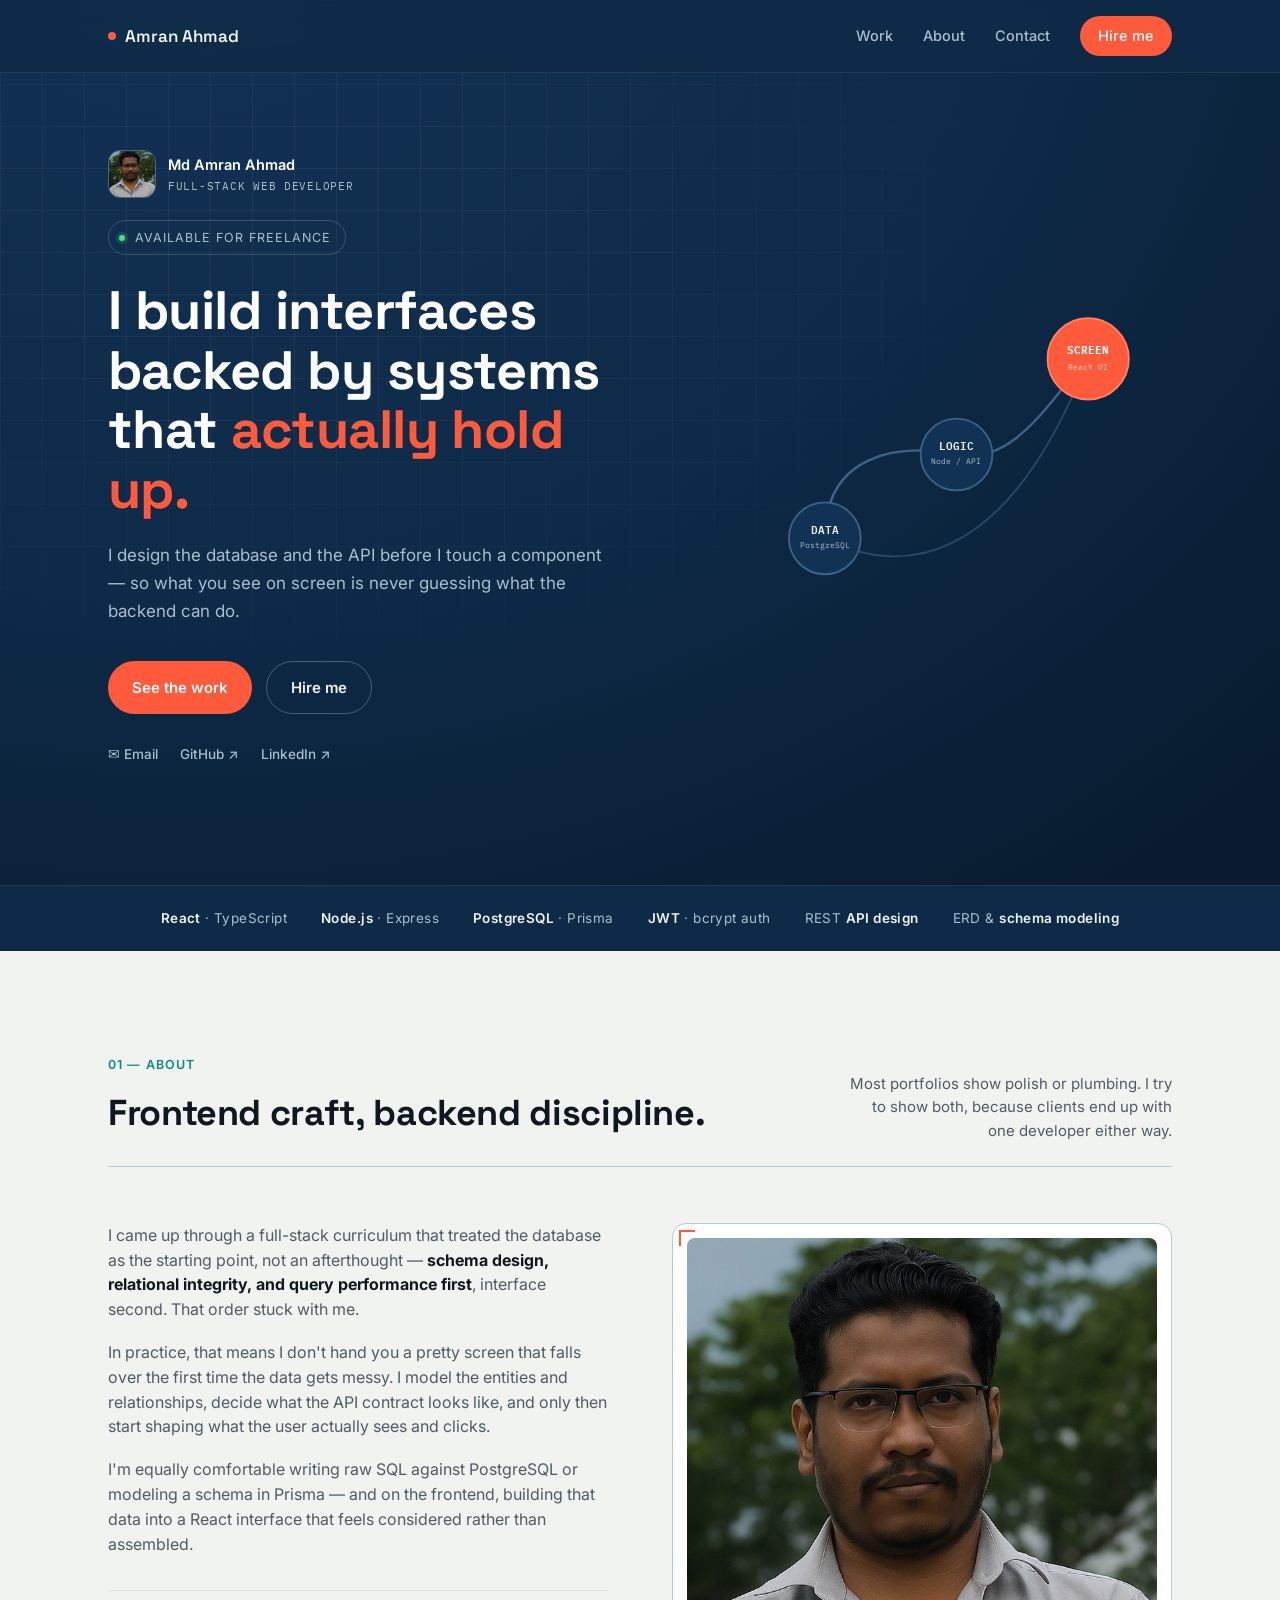
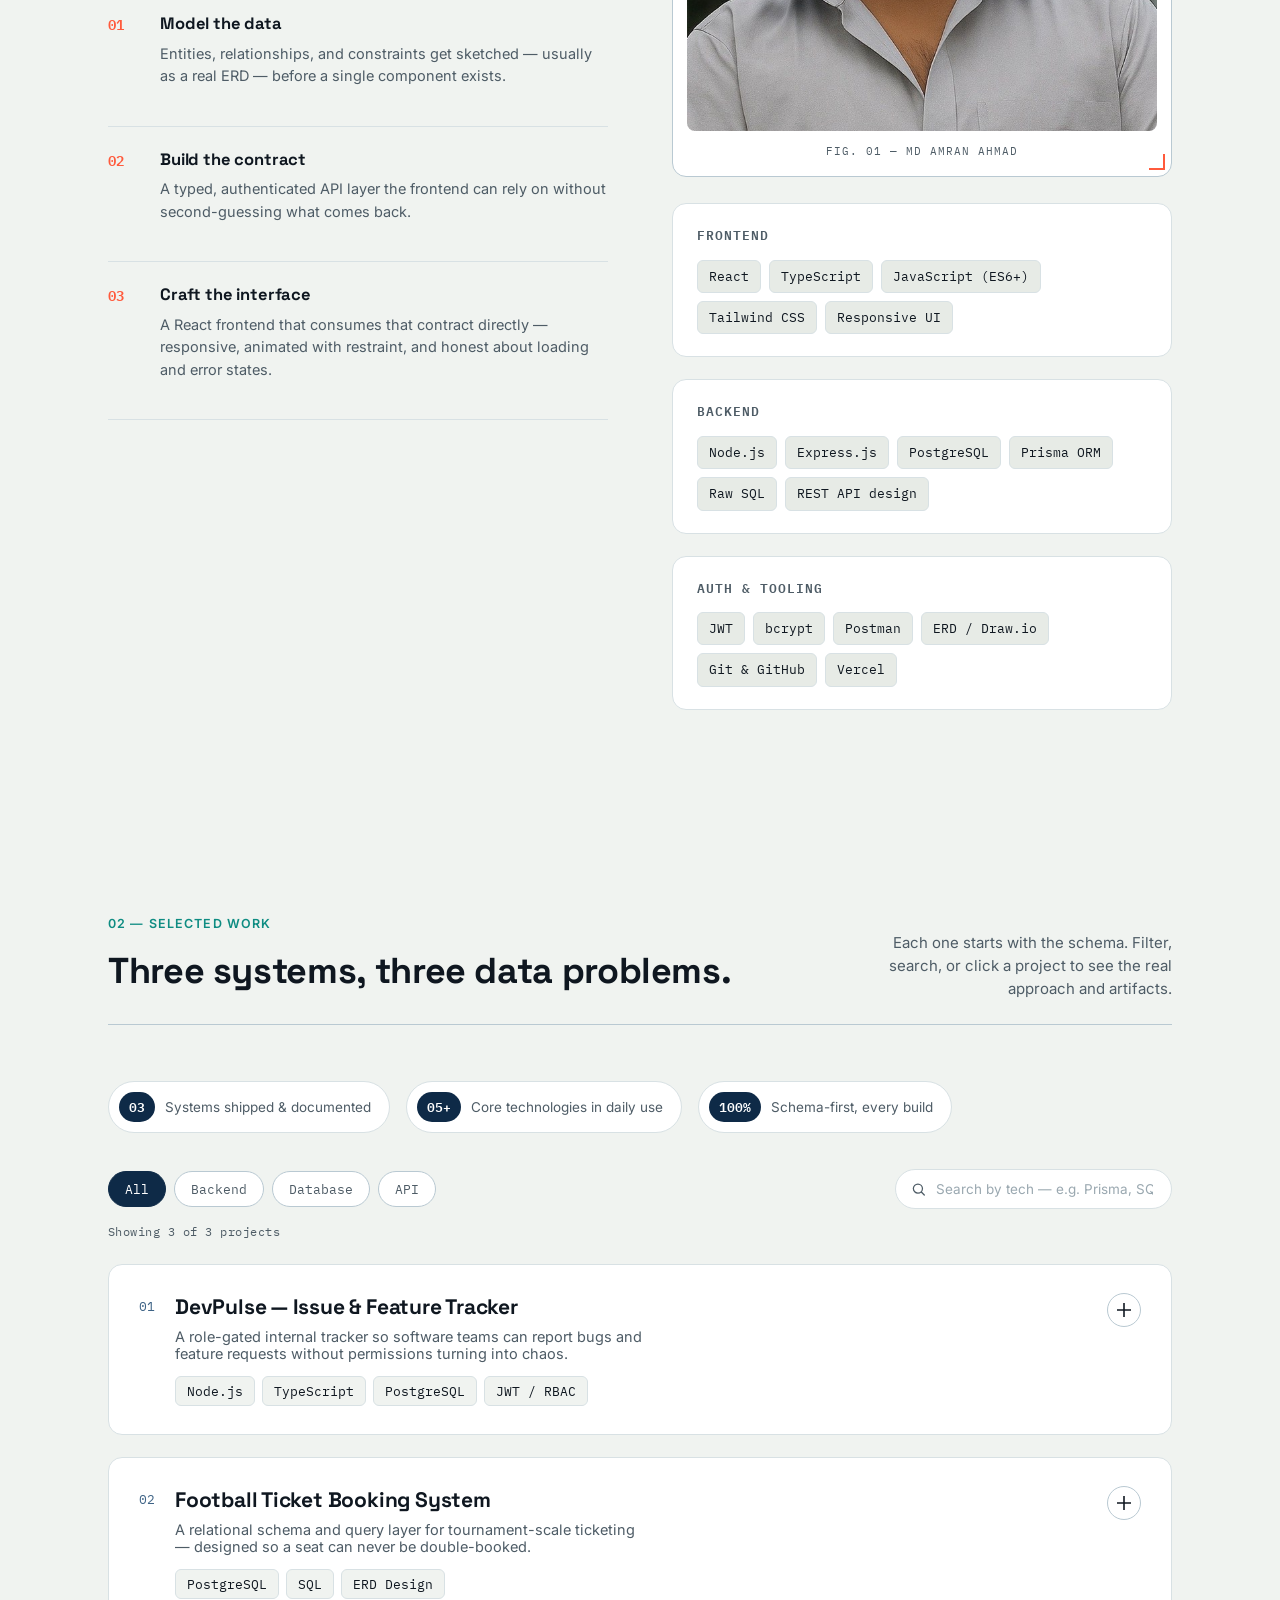
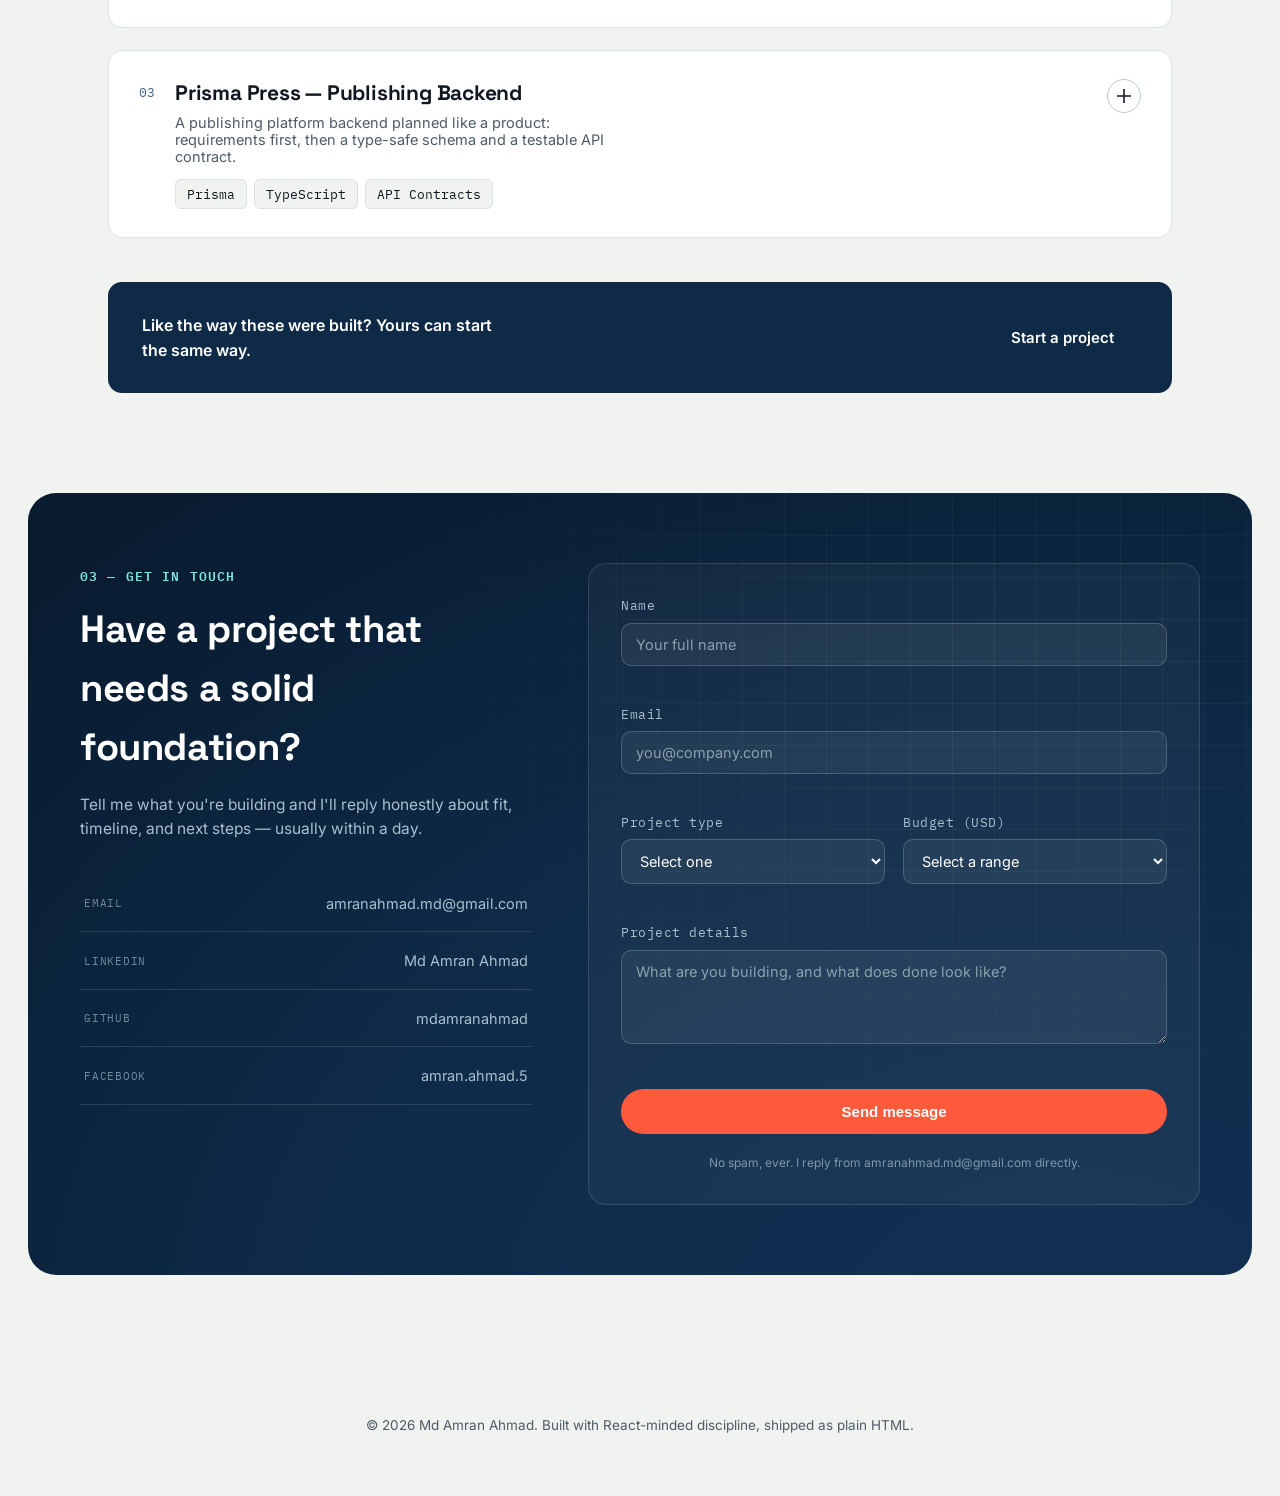
==== index.html @ fd286b8d "A web developer portfolio of md amran ahmad, developed with ai(cloude code)" ====
<!doctype html>
<html lang="en">
    <head>
        <meta charset="UTF-8" />
        <meta name="viewport" content="width=device-width, initial-scale=1.0" />
        <title>Md Amran Ahmad — Full-Stack Web Developer</title>
        <meta
            name="description"
            content="Md Amran Ahmad — a full-stack web developer who models the data before designing the interface. React, TypeScript, Node, PostgreSQL, Prisma."
        />
        <link rel="preconnect" href="https://fonts.googleapis.com" />
        <link rel="preconnect" href="https://fonts.gstatic.com" crossorigin />
        <link
            href="https://fonts.googleapis.com/css2?family=Space+Grotesk:wght@500;600;700&family=Inter:wght@400;500;600;700&family=IBM+Plex+Mono:wght@400;500;600&display=swap"
            rel="stylesheet"
        />
        <link rel="stylesheet" href="css/style.css" />
    </head>
    <body>
        <nav class="nav">
            <div class="nav-inner">
                <a href="#home" class="nav-logo"
                    ><span class="dot"></span>Amran Ahmad</a
                >
                <div class="nav-links">
                    <a href="#work">Work</a>
                    <a href="#about">About</a>
                    <a href="#contact">Contact</a>
                    <a href="#contact" class="nav-cta">Hire me</a>
                </div>
                <button
                    class="nav-toggle"
                    id="navToggle"
                    aria-label="Toggle menu"
                    aria-expanded="false"
                >
                    <span></span><span></span><span></span>
                </button>
            </div>
            <div class="nav-mobile" id="navMobile">
                <a href="#work">Work</a>
                <a href="#about">About</a>
                <a href="#contact">Contact</a>
                <a
                    href="#contact"
                    class="nav-cta"
                    style="
                        display: inline-block;
                        margin-top: 8px;
                        text-align: center;
                    "
                    >Hire me</a
                >
            </div>
        </nav>

        <header class="hero" id="home">
            <div class="wrap hero-grid">
                <div>
                    <div class="hero-id reveal">
                        <img
                            src="assets/profile.jpg"
                            alt="Portrait of Md Amran Ahmad"
                            class="hero-avatar"
                        />
                        <div>
                            <span class="hero-id-name">Md Amran Ahmad</span>
                            <span class="hero-id-role mono"
                                >FULL-STACK WEB DEVELOPER</span
                            >
                        </div>
                    </div>
                    <div class="eyebrow">
                        <span class="dot"></span>Available for freelance
                    </div>
                    <h1>
                        I build interfaces backed by systems that
                        <span class="hl">actually hold up.</span>
                    </h1>
                    <p class="hero-sub">
                        I design the database and the API before I touch a
                        component — so what you see on screen is never guessing
                        what the backend can do.
                    </p>
                    <div class="hero-cta-row">
                        <a href="#work" class="btn btn-primary">See the work</a>
                        <a href="#contact" class="btn btn-ghost">Hire me</a>
                    </div>
                    <div class="hero-quick-contact">
                        <a href="mailto:amranahmad.md@gmail.com" title="Email"
                            >✉ Email</a
                        >
                        <a
                            href="https://github.com/mdamranahmad"
                            target="_blank"
                            rel="noopener"
                            title="GitHub"
                            >GitHub ↗</a
                        >
                        <a
                            href="https://www.linkedin.com/in/md-amran-ahmad-6724a9a6/"
                            target="_blank"
                            rel="noopener"
                            title="LinkedIn"
                            >LinkedIn ↗</a
                        >
                    </div>
                </div>
                <div class="hero-diagram" aria-hidden="true">
                    <svg
                        viewBox="0 0 360 300"
                        fill="none"
                        xmlns="http://www.w3.org/2000/svg"
                    >
                        <path
                            id="pathA"
                            class="diagram-path"
                            d="M70 220 C 70 150, 130 140, 180 150"
                            stroke="#3E6386"
                            stroke-width="2"
                        />
                        <path
                            class="diagram-path d2"
                            d="M180 150 C 230 160, 260 100, 290 70"
                            stroke="#3E6386"
                            stroke-width="2"
                        />
                        <path
                            class="diagram-path d3"
                            d="M70 220 C 130 250, 220 250, 290 70"
                            stroke="#274A66"
                            stroke-width="1.5"
                            stroke-dasharray="3 6"
                        />

                        <circle class="pulse-dot" r="4" fill="#FF5A3C">
                            <animateMotion
                                dur="3.2s"
                                repeatCount="indefinite"
                                begin="1.6s"
                                path="M70 220 C 70 150, 130 140, 180 150 C 230 160, 260 100, 290 70"
                            />
                        </circle>

                        <g class="diagram-node n1">
                            <circle
                                cx="70"
                                cy="220"
                                r="30"
                                fill="#123255"
                                stroke="#3E6386"
                                stroke-width="1.5"
                            />
                            <text
                                x="70"
                                y="216"
                                text-anchor="middle"
                                fill="#EFF3F5"
                                font-family="IBM Plex Mono, monospace"
                                font-size="9"
                                font-weight="600"
                            >
                                DATA
                            </text>
                            <text
                                x="70"
                                y="228"
                                text-anchor="middle"
                                fill="#A9BFCE"
                                font-family="IBM Plex Mono, monospace"
                                font-size="7"
                            >
                                PostgreSQL
                            </text>
                        </g>
                        <g class="diagram-node n2">
                            <circle
                                cx="180"
                                cy="150"
                                r="30"
                                fill="#123255"
                                stroke="#3E6386"
                                stroke-width="1.5"
                            />
                            <text
                                x="180"
                                y="146"
                                text-anchor="middle"
                                fill="#EFF3F5"
                                font-family="IBM Plex Mono, monospace"
                                font-size="9"
                                font-weight="600"
                            >
                                LOGIC
                            </text>
                            <text
                                x="180"
                                y="158"
                                text-anchor="middle"
                                fill="#A9BFCE"
                                font-family="IBM Plex Mono, monospace"
                                font-size="7"
                            >
                                Node / API
                            </text>
                        </g>
                        <g class="diagram-node n3">
                            <circle
                                cx="290"
                                cy="70"
                                r="34"
                                fill="#FF5A3C"
                                stroke="#FF8367"
                                stroke-width="1.5"
                            />
                            <text
                                x="290"
                                y="66"
                                text-anchor="middle"
                                fill="#fff"
                                font-family="IBM Plex Mono, monospace"
                                font-size="9.5"
                                font-weight="700"
                            >
                                SCREEN
                            </text>
                            <text
                                x="290"
                                y="79"
                                text-anchor="middle"
                                fill="#FFE1D8"
                                font-family="IBM Plex Mono, monospace"
                                font-size="7"
                            >
                                React UI
                            </text>
                        </g>
                    </svg>
                </div>
            </div>
        </header>

        <div class="strip">
            <div class="wrap strip-row">
                <span><b>React</b> · TypeScript</span>
                <span><b>Node.js</b> · Express</span>
                <span><b>PostgreSQL</b> · Prisma</span>
                <span><b>JWT</b> · bcrypt auth</span>
                <span>REST <b>API design</b></span>
                <span>ERD &amp; <b>schema modeling</b></span>
            </div>
        </div>

        <section id="about">
            <div class="wrap">
                <div class="section-head reveal">
                    <div>
                        <span class="section-tag">01 — About</span>
                        <h2 class="section-title">
                            Frontend craft, backend discipline.
                        </h2>
                    </div>
                    <p class="section-note">
                        Most portfolios show polish or plumbing. I try to show
                        both, because clients end up with one developer either
                        way.
                    </p>
                </div>

                <div class="about-grid">
                    <div class="about-copy reveal">
                        <p>
                            I came up through a full-stack curriculum that
                            treated the database as the starting point, not an
                            afterthought —
                            <strong
                                >schema design, relational integrity, and query
                                performance first</strong
                            >, interface second. That order stuck with me.
                        </p>
                        <p>
                            In practice, that means I don't hand you a pretty
                            screen that falls over the first time the data gets
                            messy. I model the entities and relationships,
                            decide what the API contract looks like, and only
                            then start shaping what the user actually sees and
                            clicks.
                        </p>
                        <p>
                            I'm equally comfortable writing raw SQL against
                            PostgreSQL or modeling a schema in Prisma — and on
                            the frontend, building that data into a React
                            interface that feels considered rather than
                            assembled.
                        </p>

                        <ul class="steps">
                            <li>
                                <span class="step-num mono">01</span>
                                <div class="step-body">
                                    <h4>Model the data</h4>
                                    <p>
                                        Entities, relationships, and constraints
                                        get sketched — usually as a real ERD —
                                        before a single component exists.
                                    </p>
                                </div>
                            </li>
                            <li>
                                <span class="step-num mono">02</span>
                                <div class="step-body">
                                    <h4>Build the contract</h4>
                                    <p>
                                        A typed, authenticated API layer the
                                        frontend can rely on without
                                        second-guessing what comes back.
                                    </p>
                                </div>
                            </li>
                            <li>
                                <span class="step-num mono">03</span>
                                <div class="step-body">
                                    <h4>Craft the interface</h4>
                                    <p>
                                        A React frontend that consumes that
                                        contract directly — responsive, animated
                                        with restraint, and honest about loading
                                        and error states.
                                    </p>
                                </div>
                            </li>
                        </ul>
                    </div>

                    <div class="about-side reveal">
                        <figure class="spec-photo">
                            <img
                                src="assets/profile.jpg"
                                alt="Portrait of Md Amran Ahmad"
                            />
                            <figcaption class="mono">
                                FIG. 01 — MD AMRAN AHMAD
                            </figcaption>
                        </figure>

                        <div class="toolkit">
                            <div class="tool-group">
                                <h4>Frontend</h4>
                                <div class="tag-row">
                                    <span class="tag">React</span
                                    ><span class="tag">TypeScript</span
                                    ><span class="tag">JavaScript (ES6+)</span>
                                    <span class="tag">Tailwind CSS</span
                                    ><span class="tag">Responsive UI</span>
                                </div>
                            </div>
                            <div class="tool-group">
                                <h4>Backend</h4>
                                <div class="tag-row">
                                    <span class="tag">Node.js</span
                                    ><span class="tag">Express.js</span
                                    ><span class="tag">PostgreSQL</span>
                                    <span class="tag">Prisma ORM</span
                                    ><span class="tag">Raw SQL</span
                                    ><span class="tag">REST API design</span>
                                </div>
                            </div>
                            <div class="tool-group">
                                <h4>Auth &amp; Tooling</h4>
                                <div class="tag-row">
                                    <span class="tag">JWT</span
                                    ><span class="tag">bcrypt</span
                                    ><span class="tag">Postman</span>
                                    <span class="tag">ERD / Draw.io</span
                                    ><span class="tag">Git &amp; GitHub</span
                                    ><span class="tag">Vercel</span>
                                </div>
                            </div>
                        </div>
                    </div>
                </div>
            </div>
        </section>

        <section id="work">
            <div class="wrap">
                <div class="section-head reveal">
                    <div>
                        <span class="section-tag">02 — Selected Work</span>
                        <h2 class="section-title">
                            Three systems, three data problems.
                        </h2>
                    </div>
                    <p class="section-note">
                        Each one starts with the schema. Filter, search, or
                        click a project to see the real approach and artifacts.
                    </p>
                </div>

                <div class="stat-row reveal">
                    <div class="stat-chip">
                        <span class="stat-num">03</span
                        ><span>Systems shipped &amp; documented</span>
                    </div>
                    <div class="stat-chip">
                        <span class="stat-num">05+</span
                        ><span>Core technologies in daily use</span>
                    </div>
                    <div class="stat-chip">
                        <span class="stat-num">100%</span
                        ><span>Schema-first, every build</span>
                    </div>
                </div>

                <div class="work-controls reveal">
                    <div
                        class="filter-row"
                        role="tablist"
                        aria-label="Filter projects by category"
                    >
                        <button
                            class="filter-btn active"
                            data-filter="all"
                            aria-pressed="true"
                        >
                            All
                        </button>
                        <button
                            class="filter-btn"
                            data-filter="backend"
                            aria-pressed="false"
                        >
                            Backend
                        </button>
                        <button
                            class="filter-btn"
                            data-filter="database"
                            aria-pressed="false"
                        >
                            Database
                        </button>
                        <button
                            class="filter-btn"
                            data-filter="api"
                            aria-pressed="false"
                        >
                            API
                        </button>
                    </div>
                    <div class="search-box">
                        <svg
                            width="15"
                            height="15"
                            viewBox="0 0 15 15"
                            fill="none"
                        >
                            <circle
                                cx="6.5"
                                cy="6.5"
                                r="5"
                                stroke="#4E5C66"
                                stroke-width="1.4"
                            />
                            <path
                                d="M10.3 10.3L13.5 13.5"
                                stroke="#4E5C66"
                                stroke-width="1.4"
                                stroke-linecap="round"
                            />
                        </svg>
                        <input
                            type="text"
                            id="workSearch"
                            placeholder="Search by tech — e.g. Prisma, SQL, JWT"
                            aria-label="Search projects"
                        />
                    </div>
                </div>

                <p class="results-count mono" id="resultsCount">
                    Showing 3 of 3 projects
                </p>

                <div class="work-list" id="workList">
                    <article
                        class="case reveal"
                        data-case
                        data-tags="backend api"
                        data-search="devpulse issue tracker node.js typescript postgresql jwt rbac auth"
                    >
                        <button
                            class="case-head"
                            data-case-toggle
                            aria-expanded="false"
                        >
                            <div class="case-head-left">
                                <span class="case-index mono">01</span>
                                <div>
                                    <h3 class="case-title">
                                        DevPulse — Issue &amp; Feature Tracker
                                    </h3>
                                    <p class="case-desc">
                                        A role-gated internal tracker so
                                        software teams can report bugs and
                                        feature requests without permissions
                                        turning into chaos.
                                    </p>
                                    <div class="case-tags">
                                        <span class="tag">Node.js</span
                                        ><span class="tag">TypeScript</span
                                        ><span class="tag">PostgreSQL</span
                                        ><span class="tag">JWT / RBAC</span>
                                    </div>
                                </div>
                            </div>
                            <span class="case-toggle"
                                ><svg
                                    width="14"
                                    height="14"
                                    viewBox="0 0 14 14"
                                >
                                    <path
                                        d="M7 0V14M0 7H14"
                                        stroke="#0F1720"
                                        stroke-width="1.6"
                                    /></svg
                            ></span>
                        </button>
                        <div class="case-body">
                            <div class="case-body-inner">
                                <div class="case-col">
                                    <h5>Problem</h5>
                                    <p>
                                        Contributors needed to file and own
                                        their own issues; maintainers needed to
                                        control the workflow — without one role
                                        tripping over the other's permissions.
                                    </p>
                                    <h5>Approach</h5>
                                    <p>
                                        Two roles — Contributor and Maintainer —
                                        built directly into a JWT + bcrypt auth
                                        layer. The API runs on raw
                                        <code>pool.query()</code> calls against
                                        PostgreSQL rather than an ORM, so every
                                        query is explicit and easy to audit.
                                    </p>
                                </div>
                                <div class="case-col">
                                    <h5>Result</h5>
                                    <p>
                                        A deployed tracker with a clean,
                                        role-checked REST API covering the full
                                        issue lifecycle:
                                    </p>
                                    <table class="data-table">
                                        <tr>
                                            <th>Method</th>
                                            <th>Endpoint</th>
                                            <th>Auth</th>
                                        </tr>
                                        <tr>
                                            <td>POST</td>
                                            <td>/api/auth/signup</td>
                                            <td>No</td>
                                        </tr>
                                        <tr>
                                            <td>POST</td>
                                            <td>/api/auth/login</td>
                                            <td>No</td>
                                        </tr>
                                        <tr>
                                            <td>GET</td>
                                            <td>/api/issues</td>
                                            <td>JWT</td>
                                        </tr>
                                        <tr>
                                            <td>PATCH</td>
                                            <td>/api/issues/:id</td>
                                            <td>JWT</td>
                                        </tr>
                                        <tr>
                                            <td>DELETE</td>
                                            <td>/api/issues/:id</td>
                                            <td>JWT (Maintainer)</td>
                                        </tr>
                                    </table>
                                    <div class="case-links">
                                        <a
                                            href="https://b7a2-devpulse.vercel.app/"
                                            target="_blank"
                                            rel="noopener"
                                            >Live deployment ↗</a
                                        >
                                        <a
                                            href="https://github.com/mdamranahmad/PH-L2B7-M10-A2-DevPulse"
                                            target="_blank"
                                            rel="noopener"
                                            >View repo ↗</a
                                        >
                                    </div>
                                </div>
                            </div>
                        </div>
                    </article>

                    <article
                        class="case reveal"
                        data-case
                        data-tags="database"
                        data-search="football ticket booking system postgresql sql erd design schema"
                    >
                        <button
                            class="case-head"
                            data-case-toggle
                            aria-expanded="false"
                        >
                            <div class="case-head-left">
                                <span class="case-index mono">02</span>
                                <div>
                                    <h3 class="case-title">
                                        Football Ticket Booking System
                                    </h3>
                                    <p class="case-desc">
                                        A relational schema and query layer for
                                        tournament-scale ticketing — designed so
                                        a seat can never be double-booked.
                                    </p>
                                    <div class="case-tags">
                                        <span class="tag">PostgreSQL</span
                                        ><span class="tag">SQL</span
                                        ><span class="tag">ERD Design</span>
                                    </div>
                                </div>
                            </div>
                            <span class="case-toggle"
                                ><svg
                                    width="14"
                                    height="14"
                                    viewBox="0 0 14 14"
                                >
                                    <path
                                        d="M7 0V14M0 7H14"
                                        stroke="#0F1720"
                                        stroke-width="1.6"
                                    /></svg
                            ></span>
                        </button>
                        <div class="case-body">
                            <div class="case-body-inner">
                                <div class="case-col">
                                    <h5>Problem</h5>
                                    <p>
                                        A ticketing platform needs a schema that
                                        enforces real-world constraints — one
                                        fan, many bookings; one match, thousands
                                        of bookings — and a query layer that can
                                        answer real business questions fast.
                                    </p>
                                    <h5>Approach</h5>
                                    <p>
                                        Three tables — Users, Matches, Bookings
                                        — with explicit primary/foreign keys,
                                        mapped as a full ERD before any SQL was
                                        written. Bookings acts as the
                                        transactional junction table linking
                                        fans to fixtures at seat-level
                                        granularity.
                                    </p>
                                </div>
                                <div class="case-col">
                                    <h5>Result</h5>
                                    <p>
                                        A tested suite of SQL against sample
                                        fixture data — joins, subqueries, NULL
                                        handling, aggregation, and pagination:
                                    </p>
                                    <table class="data-table">
                                        <tr>
                                            <th>Field</th>
                                            <th>Table</th>
                                            <th>Purpose</th>
                                        </tr>
                                        <tr>
                                            <td>fixture</td>
                                            <td>Matches</td>
                                            <td>Competing teams</td>
                                        </tr>
                                        <tr>
                                            <td>match_status</td>
                                            <td>Matches</td>
                                            <td>
                                                Available / Sold Out / Postponed
                                            </td>
                                        </tr>
                                        <tr>
                                            <td>seat_number</td>
                                            <td>Bookings</td>
                                            <td>Stadium seat allocation</td>
                                        </tr>
                                        <tr>
                                            <td>payment_status</td>
                                            <td>Bookings</td>
                                            <td>
                                                Pending / Confirmed / Refunded
                                            </td>
                                        </tr>
                                    </table>
                                    <div class="case-links">
                                        <a
                                            href="https://github.com/mdamranahmad/PH-L2B7A3-Module17-Footbal-Ticket-Booking-System"
                                            target="_blank"
                                            rel="noopener"
                                            >View repo ↗</a
                                        >
                                    </div>
                                </div>
                            </div>
                        </div>
                    </article>

                    <article
                        class="case reveal"
                        data-case
                        data-tags="backend database api"
                        data-search="prisma press publishing backend typescript api contracts postman requirement analysis"
                    >
                        <button
                            class="case-head"
                            data-case-toggle
                            aria-expanded="false"
                        >
                            <div class="case-head-left">
                                <span class="case-index mono">03</span>
                                <div>
                                    <h3 class="case-title">
                                        Prisma Press — Publishing Backend
                                    </h3>
                                    <p class="case-desc">
                                        A publishing platform backend planned
                                        like a product: requirements first, then
                                        a type-safe schema and a testable API
                                        contract.
                                    </p>
                                    <div class="case-tags">
                                        <span class="tag">Prisma</span
                                        ><span class="tag">TypeScript</span
                                        ><span class="tag">API Contracts</span>
                                    </div>
                                </div>
                            </div>
                            <span class="case-toggle"
                                ><svg
                                    width="14"
                                    height="14"
                                    viewBox="0 0 14 14"
                                >
                                    <path
                                        d="M7 0V14M0 7H14"
                                        stroke="#0F1720"
                                        stroke-width="1.6"
                                    /></svg
                            ></span>
                        </button>
                        <div class="case-body">
                            <div class="case-body-inner">
                                <div class="case-col">
                                    <h5>Problem</h5>
                                    <p>
                                        A content platform's backend needed its
                                        models, roles, and endpoints agreed on
                                        before implementation — not discovered
                                        mid-build.
                                    </p>
                                    <h5>Approach</h5>
                                    <p>
                                        Started with a written backend
                                        requirement analysis, then modeled the
                                        schema in Prisma for end-to-end type
                                        safety, and documented every endpoint as
                                        a Postman collection so the API is a
                                        contract, not a guess.
                                    </p>
                                </div>
                                <div class="case-col">
                                    <h5>Result</h5>
                                    <p>
                                        A backend where the requirements doc,
                                        the Prisma schema, and the API tests all
                                        trace back to the same source of truth —
                                        the kind of discipline that keeps a
                                        project maintainable after handoff.
                                    </p>
                                    <div class="case-links">
                                        <a
                                            href="https://github.com/mdamranahmad/PHL2B7M20-Prisma-Press"
                                            target="_blank"
                                            rel="noopener"
                                            >View repo ↗</a
                                        >
                                    </div>
                                </div>
                            </div>
                        </div>
                    </article>
                </div>

                <p class="no-results mono" id="noResults" hidden>
                    No projects match that search — try a different keyword or
                    filter.
                </p>

                <div class="work-cta reveal">
                    <p>
                        Like the way these were built? Yours can start the same
                        way.
                    </p>
                    <a href="#contact" class="btn btn-dark">Start a project</a>
                </div>
            </div>
        </section>

        <section id="contact-wrap" style="padding-top: 0">
            <div class="contact" id="contact">
                <div class="contact-inner">
                    <div class="contact-grid">
                        <div class="contact-intro">
                            <span class="section-tag mono"
                                >03 — Get in touch</span
                            >
                            <h2>
                                Have a project that needs a solid foundation?
                            </h2>
                            <p class="lead">
                                Tell me what you're building and I'll reply
                                honestly about fit, timeline, and next steps —
                                usually within a day.
                            </p>

                            <div class="contact-options">
                                <a
                                    class="contact-option"
                                    href="mailto:amranahmad.md@gmail.com"
                                >
                                    <span class="k">Email</span>
                                    <span>amranahmad.md@gmail.com</span>
                                </a>
                                <a
                                    class="contact-option"
                                    href="https://www.linkedin.com/in/md-amran-ahmad-6724a9a6/"
                                    target="_blank"
                                    rel="noopener"
                                >
                                    <span class="k">LinkedIn</span>
                                    <span>Md Amran Ahmad</span>
                                </a>
                                <a
                                    class="contact-option"
                                    href="https://github.com/mdamranahmad"
                                    target="_blank"
                                    rel="noopener"
                                >
                                    <span class="k">GitHub</span>
                                    <span>mdamranahmad</span>
                                </a>
                                <a
                                    class="contact-option"
                                    href="https://www.facebook.com/amran.ahmad.5/"
                                    target="_blank"
                                    rel="noopener"
                                >
                                    <span class="k">Facebook</span>
                                    <span>amran.ahmad.5</span>
                                </a>
                            </div>
                        </div>

                        <div class="contact-form-wrap">
                            <form
                                id="contactForm"
                                class="contact-form"
                                novalidate
                            >
                                <div class="form-row">
                                    <label for="cf-name">Name</label>
                                    <input
                                        type="text"
                                        id="cf-name"
                                        name="name"
                                        placeholder="Your full name"
                                        autocomplete="name"
                                    />
                                    <span
                                        class="field-error"
                                        id="err-name"
                                    ></span>
                                </div>

                                <div class="form-row">
                                    <label for="cf-email">Email</label>
                                    <input
                                        type="email"
                                        id="cf-email"
                                        name="email"
                                        placeholder="you@company.com"
                                        autocomplete="email"
                                    />
                                    <span
                                        class="field-error"
                                        id="err-email"
                                    ></span>
                                </div>

                                <div class="form-row form-row-split">
                                    <div>
                                        <label for="cf-type"
                                            >Project type</label
                                        >
                                        <select id="cf-type" name="projectType">
                                            <option value="" selected disabled>
                                                Select one
                                            </option>
                                            <option>New website</option>
                                            <option>Web application</option>
                                            <option>API / backend only</option>
                                            <option>Full-stack build</option>
                                            <option>
                                                Ongoing / maintenance
                                            </option>
                                            <option>Other</option>
                                        </select>
                                        <span
                                            class="field-error"
                                            id="err-type"
                                        ></span>
                                    </div>
                                    <div>
                                        <label for="cf-budget"
                                            >Budget (USD)</label
                                        >
                                        <select id="cf-budget" name="budget">
                                            <option value="" selected disabled>
                                                Select a range
                                            </option>
                                            <option>Under $500</option>
                                            <option>$500 – $1,500</option>
                                            <option>$1,500 – $5,000</option>
                                            <option>$5,000+</option>
                                            <option>Not sure yet</option>
                                        </select>
                                        <span
                                            class="field-error"
                                            id="err-budget"
                                        ></span>
                                    </div>
                                </div>

                                <div class="form-row">
                                    <label for="cf-details"
                                        >Project details</label
                                    >
                                    <textarea
                                        id="cf-details"
                                        name="details"
                                        rows="4"
                                        placeholder="What are you building, and what does done look like?"
                                    ></textarea>
                                    <span
                                        class="field-error"
                                        id="err-details"
                                    ></span>
                                </div>

                                <button
                                    type="submit"
                                    class="btn btn-primary form-submit"
                                    id="cfSubmit"
                                >
                                    <span class="btn-label">Send message</span>
                                    <span class="btn-spinner" hidden></span>
                                </button>
                                <p class="form-fineprint">
                                    No spam, ever. I reply from
                                    amranahmad.md@gmail.com directly.
                                </p>
                            </form>

                            <div class="form-success" id="formSuccess" hidden>
                                <div class="success-icon">
                                    <svg
                                        width="26"
                                        height="26"
                                        viewBox="0 0 26 26"
                                        fill="none"
                                    >
                                        <circle
                                            cx="13"
                                            cy="13"
                                            r="13"
                                            fill="#0E8C82"
                                        />
                                        <path
                                            d="M7.5 13.5L11 17L18.5 9"
                                            stroke="#fff"
                                            stroke-width="2"
                                            stroke-linecap="round"
                                            stroke-linejoin="round"
                                        />
                                    </svg>
                                </div>
                                <h3>Message sent.</h3>
                                <p>
                                    Thanks,
                                    <span id="successName">there</span> — I'll
                                    get back to you at
                                    <span id="successEmail">your email</span>
                                    within a business day.
                                </p>
                                <button
                                    class="btn btn-ghost"
                                    id="sendAnother"
                                    type="button"
                                >
                                    Send another message
                                </button>
                            </div>
                        </div>
                    </div>
                </div>
            </div>
        </section>

        <a href="#contact" class="floating-cta" id="floatingCta">Hire me →</a>

        <footer>
            <p>
                © <span id="year"></span> Md Amran Ahmad. Built with
                React-minded discipline, shipped as plain HTML.
            </p>
        </footer>

        <script src="js/main.js"></script>
    </body>
</html>
---- css/style.css ----
:root{
  --ink:#0E2A47;
  --ink-2:#123255;
  --paper:#F0F3F0;
  --paper-2:#E7EBE6;
  --card:#FFFFFF;
  --line:#B9C9D2;
  --line-soft:#D8E1E4;
  --line-dark:#3E6386;
  --accent:#FF5A3C;
  --accent-dark:#E2431F;
  --teal:#0E8C82;
  --red:#D8432E;
  --text:#0F1720;
  --text-soft:#4E5C66;
  --text-invert:#EFF3F5;
  --text-invert-soft:#A9BFCE;
  --radius:14px;
  --maxw:1120px;
  --ease:cubic-bezier(.22,.9,.32,1);
}

*{box-sizing:border-box;}
html{scroll-behavior:smooth;}
body{
  margin:0;
  background:var(--paper);
  color:var(--text);
  font-family:'Inter',sans-serif;
  line-height:1.55;
  -webkit-font-smoothing:antialiased;
}
h1,h2,h3,h4{
  font-family:'Space Grotesk',sans-serif;
  margin:0;
  letter-spacing:-0.01em;
}
p{margin:0;}
a{color:inherit;text-decoration:none;}
img{max-width:100%;display:block;}
.mono{font-family:'IBM Plex Mono',monospace;}
.wrap{max-width:var(--maxw);margin:0 auto;padding:0 28px;}

@media (prefers-reduced-motion: reduce){
  html{scroll-behavior:auto;}
  *{animation-duration:0.001ms !important;animation-iteration-count:1 !important;transition-duration:0.001ms !important;}
}

:focus-visible{outline:2px solid var(--accent);outline-offset:3px;border-radius:4px;}

/* ---------- NAV ---------- */
.nav{
  position:fixed;top:0;left:0;right:0;z-index:100;
  background:rgba(14,42,71,0.86);
  backdrop-filter:blur(10px);
  border-bottom:1px solid rgba(255,255,255,0.08);
}
.nav-inner{
  max-width:var(--maxw);margin:0 auto;padding:16px 28px;
  display:flex;align-items:center;justify-content:space-between;
}
.nav-logo{
  color:var(--text-invert);
  font-family:'Space Grotesk',sans-serif;
  font-weight:600;font-size:17px;
  display:flex;align-items:center;gap:9px;
}
.nav-logo .dot{width:8px;height:8px;border-radius:50%;background:var(--accent);display:inline-block;}
.nav-links{display:flex;align-items:center;gap:30px;}
.nav-links a{
  color:var(--text-invert-soft);
  font-size:14.5px;font-weight:500;
  transition:color .2s var(--ease);
}
.nav-links a:hover{color:var(--text-invert);}
.nav-cta{
  background:var(--accent);color:#fff !important;
  padding:9px 18px;border-radius:100px;
  font-size:14px;font-weight:600;
  transition:background .2s var(--ease), transform .2s var(--ease);
}
.nav-cta:hover{background:var(--accent-dark);transform:translateY(-1px);}
.nav-toggle{display:none;background:none;border:none;cursor:pointer;padding:6px;}
.nav-toggle span{display:block;width:22px;height:2px;background:var(--text-invert);margin:5px 0;transition:transform .2s, opacity .2s;}
.nav-mobile{
  display:none;
  position:fixed;top:60px;left:0;right:0;z-index:99;
  background:var(--ink);
  border-bottom:1px solid rgba(255,255,255,.1);
  flex-direction:column;padding:14px 28px 22px;gap:4px;
}
.nav-mobile a{
  color:var(--text-invert-soft);padding:12px 0;font-size:15.5px;
  border-bottom:1px solid rgba(255,255,255,.06);
}
.nav-mobile a:last-child{border-bottom:none;}
.nav-mobile.open{display:flex;}

@media(max-width:820px){
  .nav-links{display:none;}
  .nav-toggle{display:block;}
}

/* ---------- HERO ---------- */
.hero{
  position:relative;
  background:radial-gradient(120% 140% at 15% -10%, var(--ink-2) 0%, var(--ink) 55%, #081b2f 100%);
  color:var(--text-invert);
  padding:150px 0 120px;
  overflow:hidden;
}
.hero::before{
  content:"";position:absolute;inset:0;
  background-image:
    linear-gradient(rgba(255,255,255,0.05) 1px, transparent 1px),
    linear-gradient(90deg, rgba(255,255,255,0.05) 1px, transparent 1px);
  background-size:42px 42px;
  mask-image:radial-gradient(75% 65% at 25% 30%, black 15%, transparent 78%);
  pointer-events:none;
}
.hero-grid{
  position:relative;z-index:2;
  display:grid;grid-template-columns:1.15fr 0.85fr;gap:50px;align-items:center;
}

.hero-id{display:flex;align-items:center;gap:12px;margin-bottom:22px;}
.hero-avatar{
  width:48px;height:48px;border-radius:12px;object-fit:cover;
  border:1.5px solid rgba(255,255,255,0.25);
  flex-shrink:0;
}
.hero-id-name{display:block;font-size:14.5px;font-weight:600;color:#fff;}
.hero-id-role{display:block;font-size:10.5px;letter-spacing:.07em;color:var(--text-invert-soft);margin-top:2px;}

.eyebrow{
  display:inline-flex;align-items:center;gap:10px;
  font-size:12.5px;letter-spacing:0.08em;text-transform:uppercase;
  color:var(--text-invert-soft);
  padding:7px 14px 7px 10px;border:1px solid rgba(255,255,255,0.18);
  border-radius:100px;margin-bottom:26px;
}
.eyebrow .dot{width:6px;height:6px;border-radius:50%;background:#4ADE80;box-shadow:0 0 0 3px rgba(74,222,128,0.18);}
.hero h1{
  font-size:clamp(34px,4.6vw,54px);
  font-weight:700;line-height:1.1;
  color:#fff;
  max-width:15ch;
}
.hero h1 .hl{color:var(--accent);}
.hero-sub{
  margin-top:22px;font-size:17px;line-height:1.65;
  color:var(--text-invert-soft);max-width:46ch;
}
.hero-cta-row{display:flex;gap:14px;margin-top:36px;flex-wrap:wrap;}
.btn{
  display:inline-flex;align-items:center;gap:8px;
  padding:14px 24px;border-radius:100px;
  font-size:15px;font-weight:600;
  cursor:pointer;border:none;
  transition:transform .2s var(--ease), background .2s var(--ease), box-shadow .2s var(--ease);
}
.btn-primary{background:var(--accent);color:#fff;}
.btn-primary:hover{background:var(--accent-dark);transform:translateY(-2px);box-shadow:0 10px 24px -8px rgba(255,90,60,.55);}
.btn-ghost{background:transparent;color:var(--text-invert);border:1px solid rgba(255,255,255,0.25);}
.btn-ghost:hover{border-color:rgba(255,255,255,0.55);transform:translateY(-2px);}
.btn-dark{background:var(--ink);color:#fff;}
.btn-dark:hover{background:var(--ink-2);transform:translateY(-2px);}
.btn:disabled{opacity:.7;cursor:not-allowed;transform:none !important;}

.hero-quick-contact{display:flex;gap:22px;margin-top:30px;flex-wrap:wrap;}
.hero-quick-contact a{font-size:13.5px;color:var(--text-invert-soft);font-weight:500;transition:color .2s;}
.hero-quick-contact a:hover{color:#fff;}

.hero-diagram{position:relative;z-index:2;}
.hero-diagram svg{width:100%;height:auto;overflow:visible;}
.diagram-path{
  stroke-dasharray:400;stroke-dashoffset:400;
  animation:draw 1.6s var(--ease) forwards;
}
.diagram-path.d2{animation-delay:.25s;}
.diagram-path.d3{animation-delay:.5s;}
@keyframes draw{to{stroke-dashoffset:0;}}
.diagram-node{
  opacity:0;transform:scale(.6);transform-origin:center;
  animation:pop .5s var(--ease) forwards;
}
.n1{animation-delay:.15s;} .n2{animation-delay:.55s;} .n3{animation-delay:.95s;}
@keyframes pop{to{opacity:1;transform:scale(1);}}
.pulse-dot{animation:travel 3.2s linear infinite; animation-delay:1.6s; opacity:0;}
@keyframes travel{
  0%{offset-distance:0%;opacity:0;}
  3%{opacity:1;}
  48%{opacity:1;}
  52%{opacity:0;}
  53%{offset-distance:50%;opacity:0;}
  56%{opacity:1;}
  97%{opacity:1;}
  100%{offset-distance:100%;opacity:0;}
}

@media(max-width:900px){
  .hero-grid{grid-template-columns:1fr;}
  .hero{padding:130px 0 70px;}
  .hero-diagram{max-width:340px;margin:50px auto 0;}
}

/* ---------- TRUST STRIP ---------- */
.strip{
  background:var(--ink);
  border-top:1px solid rgba(255,255,255,0.08);
  padding:22px 0;
}
.strip-row{
  display:flex;gap:34px;flex-wrap:wrap;justify-content:center;
  color:var(--text-invert-soft);
}
.strip-row span{font-size:13.5px;letter-spacing:.03em;white-space:nowrap;}
.strip-row span b{color:var(--text-invert);font-weight:600;}

/* ---------- SECTION SHELL ---------- */
section{padding:100px 0;}
.section-head{
  display:flex;justify-content:space-between;align-items:flex-end;
  gap:24px;margin-bottom:56px;flex-wrap:wrap;
  border-bottom:1px solid var(--line);
  padding-bottom:24px;
}
.section-tag{
  font-size:12.5px;letter-spacing:.09em;text-transform:uppercase;
  color:var(--teal);font-weight:600;
}
.section-title{font-size:clamp(26px,3.2vw,36px);margin-top:10px;font-weight:700;color:var(--text);}
.section-note{max-width:36ch;color:var(--text-soft);font-size:15px;text-align:right;}
@media(max-width:700px){.section-note{text-align:left;}}

.reveal{opacity:0;transform:translateY(22px);transition:opacity .7s var(--ease), transform .7s var(--ease);}
.reveal.in{opacity:1;transform:translateY(0);}

/* ---------- ABOUT ---------- */
.about-grid{display:grid;grid-template-columns:1fr 1fr;gap:64px;}
.about-copy p{color:var(--text-soft);font-size:16px;margin-bottom:18px;}
.about-copy p strong{color:var(--text);}
.steps{list-style:none;margin:34px 0 0;padding:0;display:flex;flex-direction:column;gap:0;}
.steps li{
  display:flex;gap:18px;padding:20px 0;
  border-top:1px solid var(--line-soft);
}
.steps li:last-child{border-bottom:1px solid var(--line-soft);}
.step-num{
  font-family:'IBM Plex Mono',monospace;color:var(--accent);
  font-size:14px;font-weight:600;padding-top:2px;flex-shrink:0;width:34px;
}
.step-body h4{font-size:16.5px;margin-bottom:6px;}
.step-body p{color:var(--text-soft);font-size:14.5px;}

.about-side{display:flex;flex-direction:column;gap:26px;}

.spec-photo{
  margin:0;position:relative;
  border:1px solid var(--line);
  background:var(--card);
  padding:14px 14px 16px;
  border-radius:var(--radius);
}
.spec-photo img{
  width:100%;aspect-ratio:4/4.2;object-fit:cover;
  border-radius:8px;
  filter:grayscale(6%);
}
.spec-photo::before,.spec-photo::after{
  content:"";position:absolute;width:14px;height:14px;
  border-top:2px solid var(--accent);border-left:2px solid var(--accent);
  top:6px;left:6px;
}
.spec-photo::after{
  left:auto;right:6px;top:auto;bottom:6px;
  border:none;border-bottom:2px solid var(--accent);border-right:2px solid var(--accent);
}
.spec-photo figcaption{
  text-align:center;font-size:11px;letter-spacing:.09em;
  color:var(--text-soft);margin-top:12px;text-transform:uppercase;
}

.toolkit{display:flex;flex-direction:column;gap:22px;}
.tool-group{background:var(--card);border:1px solid var(--line-soft);border-radius:var(--radius);padding:22px 24px;}
.tool-group h4{
  font-family:'IBM Plex Mono',monospace;font-size:12.5px;
  letter-spacing:.08em;text-transform:uppercase;color:var(--text-soft);
  margin-bottom:14px;font-weight:600;
}
.tag-row{display:flex;flex-wrap:wrap;gap:8px;}
.tag{
  font-family:'IBM Plex Mono',monospace;font-size:12.5px;
  padding:6px 11px;border-radius:6px;
  background:var(--paper-2);color:var(--text);
  border:1px solid var(--line-soft);
}

/* ---------- WORK STATS + CONTROLS ---------- */
.stat-row{display:flex;gap:16px;flex-wrap:wrap;margin-bottom:36px;}
.stat-chip{
  display:flex;align-items:center;gap:10px;
  background:var(--card);border:1px solid var(--line-soft);
  border-radius:100px;padding:10px 18px 10px 10px;
}
.stat-num{
  font-family:'IBM Plex Mono',monospace;font-weight:600;font-size:13px;
  background:var(--ink);color:#fff;border-radius:100px;padding:5px 10px;
}
.stat-chip span:last-child{font-size:13.5px;color:var(--text-soft);}

.work-controls{
  display:flex;justify-content:space-between;align-items:center;
  gap:20px;flex-wrap:wrap;margin-bottom:14px;
}
.filter-row{display:flex;gap:8px;flex-wrap:wrap;}
.filter-btn{
  font-family:'IBM Plex Mono',monospace;font-size:12.5px;
  padding:9px 16px;border-radius:100px;border:1px solid var(--line);
  background:var(--card);color:var(--text-soft);cursor:pointer;
  transition:background .2s var(--ease), color .2s var(--ease), border-color .2s var(--ease);
}
.filter-btn:hover{border-color:var(--line-dark);color:var(--text);}
.filter-btn.active{background:var(--ink);color:#fff;border-color:var(--ink);}

.search-box{
  display:flex;align-items:center;gap:8px;
  background:var(--card);border:1px solid var(--line-soft);border-radius:100px;
  padding:10px 16px;min-width:260px;
}
.search-box input{
  border:none;outline:none;background:transparent;font-family:'Inter',sans-serif;
  font-size:13.5px;width:100%;color:var(--text);
}
.search-box input::placeholder{color:#9AA8B0;}

.results-count{font-size:12px;color:var(--text-soft);letter-spacing:.04em;margin:0 0 22px;}
.no-results{text-align:center;padding:40px 0;color:var(--text-soft);font-size:13.5px;}

/* ---------- WORK LIST ---------- */
.work-list{display:flex;flex-direction:column;gap:22px;}
.case{
  background:var(--card);border:1px solid var(--line-soft);
  border-radius:var(--radius);overflow:hidden;
  transition:opacity .25s var(--ease), transform .25s var(--ease);
}
.case.hidden-case{display:none;}
.case-head{
  display:flex;align-items:flex-start;justify-content:space-between;gap:20px;
  padding:28px 30px;cursor:pointer;background:transparent;border:none;width:100%;text-align:left;
  font-family:inherit;color:inherit;
}
.case-head-left{display:flex;gap:20px;align-items:flex-start;}
.case-index{
  font-family:'IBM Plex Mono',monospace;color:var(--line-dark);
  font-size:13px;padding-top:5px;
}
.case-title{font-size:21px;font-weight:700;margin-bottom:8px;}
.case-desc{color:var(--text-soft);font-size:14.5px;max-width:52ch;}
.case-tags{display:flex;gap:7px;flex-wrap:wrap;margin-top:14px;}
.case-tags .tag{background:var(--paper);}
.case-toggle{
  flex-shrink:0;width:34px;height:34px;border-radius:50%;
  border:1px solid var(--line);display:flex;align-items:center;justify-content:center;
  transition:transform .35s var(--ease), background .2s var(--ease), border-color .2s var(--ease);
}
.case.open .case-toggle{transform:rotate(45deg);background:var(--ink);border-color:var(--ink);}
.case.open .case-toggle svg path{stroke:#fff;}
.case-body{
  max-height:0;overflow:hidden;
  transition:max-height .5s var(--ease);
}
.case-body-inner{padding:0 30px 32px;display:grid;grid-template-columns:1fr 1fr;gap:32px;}
.case-col h5{
  font-family:'IBM Plex Mono',monospace;font-size:12px;letter-spacing:.07em;
  text-transform:uppercase;color:var(--teal);margin-bottom:10px;font-weight:600;
}
.case-col p{font-size:14.5px;color:var(--text-soft);margin-bottom:14px;}
.data-table{width:100%;border-collapse:collapse;font-family:'IBM Plex Mono',monospace;font-size:12.5px;}
.data-table th,.data-table td{
  text-align:left;padding:8px 10px;border-bottom:1px solid var(--line-soft);
  color:var(--text-soft);
}
.data-table th{color:var(--text);font-weight:600;background:var(--paper-2);}
.case-links{display:flex;gap:10px;margin-top:18px;flex-wrap:wrap;}
.case-links a{
  font-size:13.5px;font-weight:600;padding:9px 16px;border-radius:100px;
  border:1px solid var(--line);display:inline-flex;align-items:center;gap:6px;
  transition:background .2s var(--ease), color .2s var(--ease), border-color .2s var(--ease);
}
.case-links a:hover{background:var(--ink);color:#fff;border-color:var(--ink);}

.work-cta{
  margin-top:44px;padding:30px 34px;border-radius:var(--radius);
  background:var(--ink);color:#fff;
  display:flex;align-items:center;justify-content:space-between;gap:20px;flex-wrap:wrap;
}
.work-cta p{font-size:16px;font-weight:600;max-width:34ch;}

@media(max-width:820px){
  .about-grid{grid-template-columns:1fr;gap:40px;}
  .case-body-inner{grid-template-columns:1fr;}
  .case-head{flex-direction:column;}
  .case-toggle{align-self:flex-end;margin-top:-40px;}
  .search-box{min-width:0;flex:1;}
}

/* ---------- CONTACT ---------- */
.contact{
  background:radial-gradient(120% 140% at 85% 110%, var(--ink-2) 0%, var(--ink) 55%, #081b2f 100%);
  color:var(--text-invert);border-radius:28px;
  margin:0 28px;padding:70px 50px;
  position:relative;overflow:hidden;
}
.contact::before{
  content:"";position:absolute;inset:0;
  background-image:linear-gradient(rgba(255,255,255,0.05) 1px, transparent 1px),linear-gradient(90deg, rgba(255,255,255,0.05) 1px, transparent 1px);
  background-size:42px 42px;
  mask-image:radial-gradient(70% 90% at 80% 20%, black 10%, transparent 75%);
}
.contact-inner{position:relative;z-index:2;max-width:var(--maxw);margin:0 auto;}
.contact .section-tag{color:#7FE6DC;}
.contact h2{font-size:clamp(26px,3.6vw,38px);color:#fff;max-width:18ch;margin-top:12px;}
.contact p.lead{color:var(--text-invert-soft);max-width:44ch;margin-top:16px;font-size:15.5px;}

.contact-grid{display:grid;grid-template-columns:0.85fr 1.15fr;gap:56px;align-items:start;}

.contact-options{display:flex;flex-direction:column;gap:2px;margin-top:36px;}
.contact-option{
  display:flex;justify-content:space-between;align-items:center;
  padding:16px 4px;border-bottom:1px solid rgba(255,255,255,0.12);
  font-size:14.5px;color:var(--text-invert-soft);transition:color .2s, padding-left .2s var(--ease);
}
.contact-option:hover{color:#fff;padding-left:8px;}
.contact-option .k{
  font-family:'IBM Plex Mono',monospace;font-size:11px;letter-spacing:.07em;
  text-transform:uppercase;opacity:.65;
}

/* ---------- CONTACT FORM ---------- */
.contact-form-wrap{background:rgba(255,255,255,0.04);border:1px solid rgba(255,255,255,0.12);border-radius:18px;padding:32px;position:relative;}
.contact-form{display:flex;flex-direction:column;gap:18px;}
.form-row{display:flex;flex-direction:column;gap:7px;}
.form-row-split{display:grid;grid-template-columns:1fr 1fr;gap:18px;}
.form-row-split > div{display:flex;flex-direction:column;gap:7px;}
.contact-form label{
  font-size:12.5px;font-family:'IBM Plex Mono',monospace;
  letter-spacing:.04em;color:var(--text-invert-soft);
}
.contact-form input,.contact-form select,.contact-form textarea{
  background:rgba(255,255,255,0.06);
  border:1px solid rgba(255,255,255,0.18);
  border-radius:10px;padding:12px 14px;
  font-family:'Inter',sans-serif;font-size:14.5px;
  color:#fff;outline:none;
  transition:border-color .2s var(--ease), background .2s var(--ease);
}
.contact-form select option{color:#0F1720;}
.contact-form input::placeholder,.contact-form textarea::placeholder{color:#7488964d;color:#8CA0AC;}
.contact-form input:focus,.contact-form select:focus,.contact-form textarea:focus{
  border-color:var(--accent);background:rgba(255,255,255,0.09);
}
.contact-form input.invalid,.contact-form select.invalid,.contact-form textarea.invalid{
  border-color:#FF7A63;background:rgba(255,90,60,0.08);
}
.field-error{font-size:12px;color:#FF9A85;min-height:14px;display:block;}
.form-submit{justify-content:center;width:100%;margin-top:6px;position:relative;}
.btn-spinner{
  width:15px;height:15px;border-radius:50%;
  border:2px solid rgba(255,255,255,0.4);border-top-color:#fff;
  animation:spin .7s linear infinite;
}
@keyframes spin{to{transform:rotate(360deg);}}
.form-fineprint{font-size:12px;color:var(--text-invert-soft);opacity:.7;text-align:center;margin-top:2px;}

.form-success{text-align:center;padding:30px 10px;}
.success-icon{display:flex;justify-content:center;margin-bottom:18px;animation:pop .4s var(--ease);}
.form-success h3{color:#fff;font-size:22px;margin-bottom:10px;}
.form-success p{color:var(--text-invert-soft);font-size:14.5px;margin-bottom:22px;}
.form-success span{color:#fff;font-weight:600;}

@media(max-width:900px){
  .contact-grid{grid-template-columns:1fr;gap:36px;}
  .form-row-split{grid-template-columns:1fr;}
}
@media(max-width:700px){
  .contact{margin:0 14px;padding:50px 24px;border-radius:22px;}
  .contact-form-wrap{padding:22px;}
}

/* ---------- FLOATING CTA ---------- */
.floating-cta{
  position:fixed;bottom:26px;right:26px;z-index:90;
  background:var(--accent);color:#fff;
  padding:14px 22px;border-radius:100px;
  font-size:14px;font-weight:600;
  box-shadow:0 14px 30px -10px rgba(255,90,60,.6);
  opacity:0;transform:translateY(16px);pointer-events:none;
  transition:opacity .3s var(--ease), transform .3s var(--ease), background .2s;
}
.floating-cta.show{opacity:1;transform:translateY(0);pointer-events:auto;}
.floating-cta:hover{background:var(--accent-dark);}
@media(max-width:600px){.floating-cta{bottom:18px;right:18px;padding:12px 18px;font-size:13px;}}

/* ---------- FOOTER ---------- */
footer{padding:40px 0 60px;text-align:center;}
footer p{color:var(--text-soft);font-size:13.5px;}
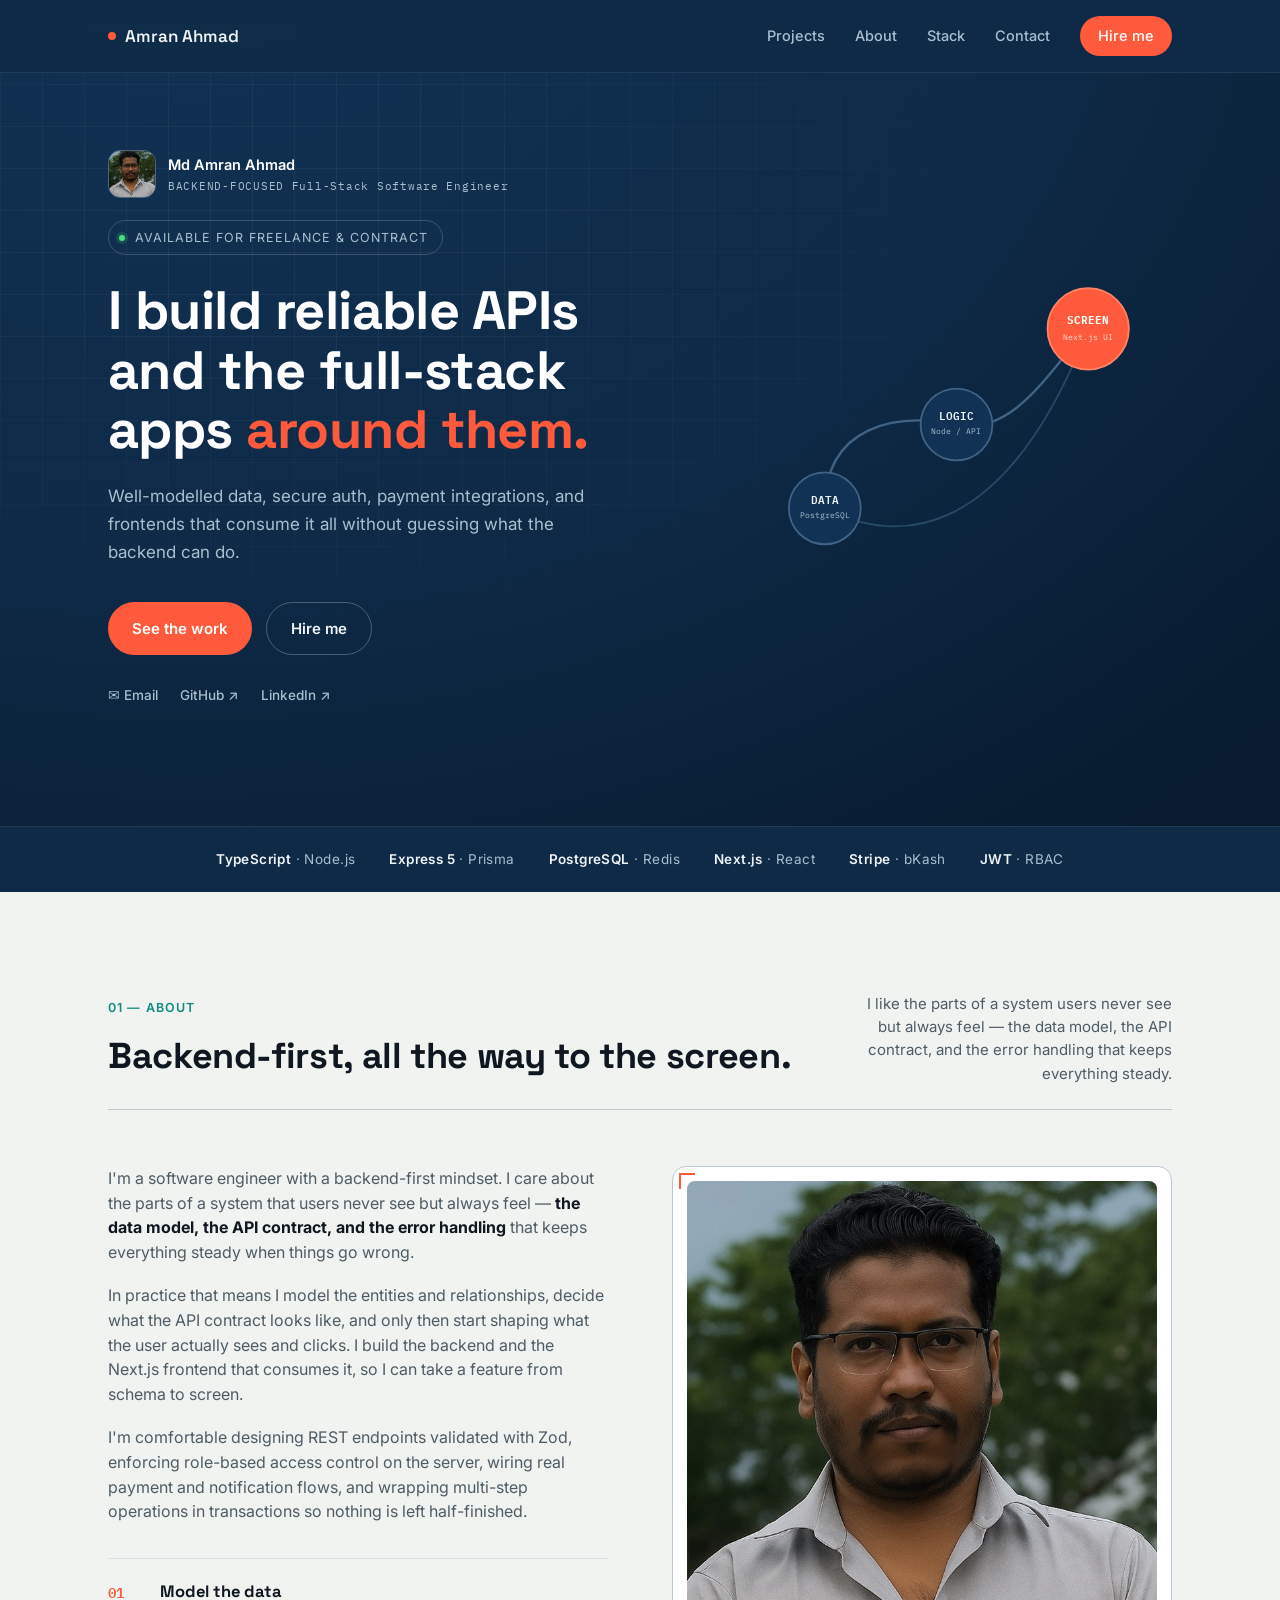
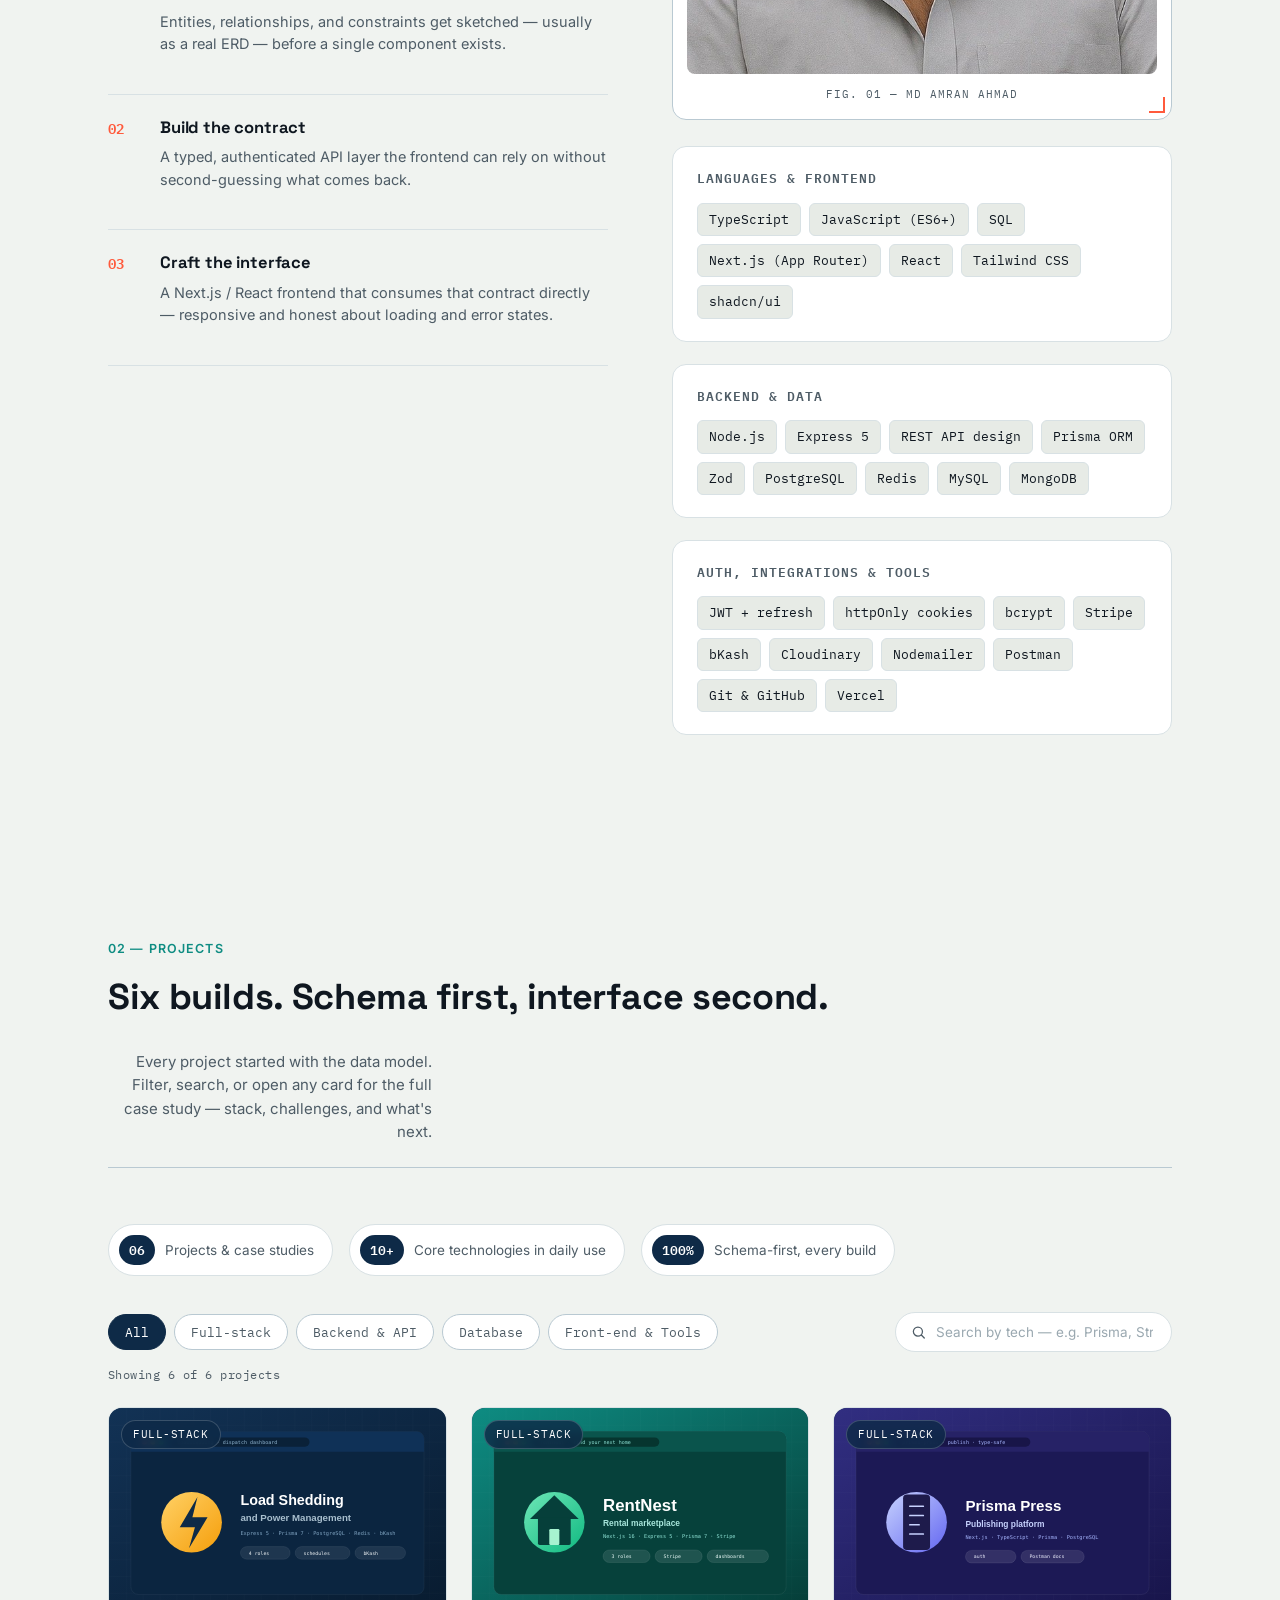
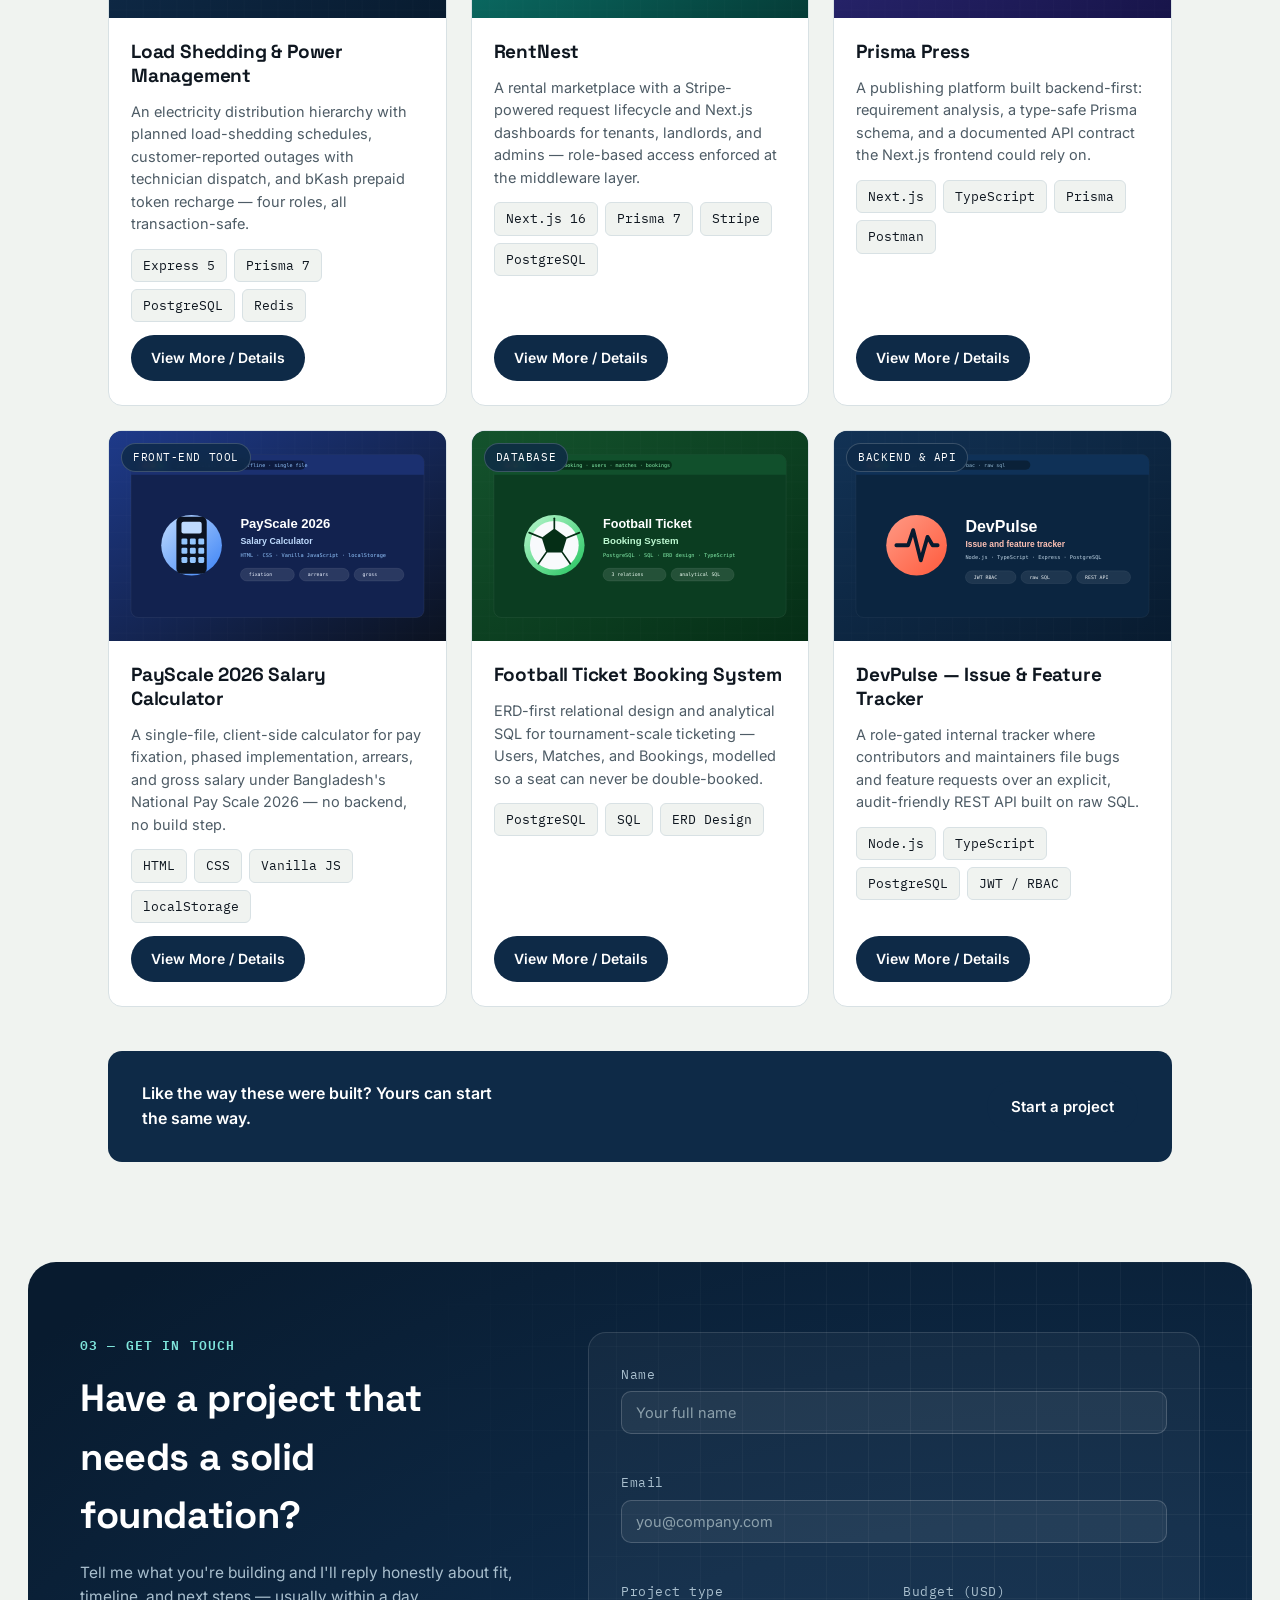
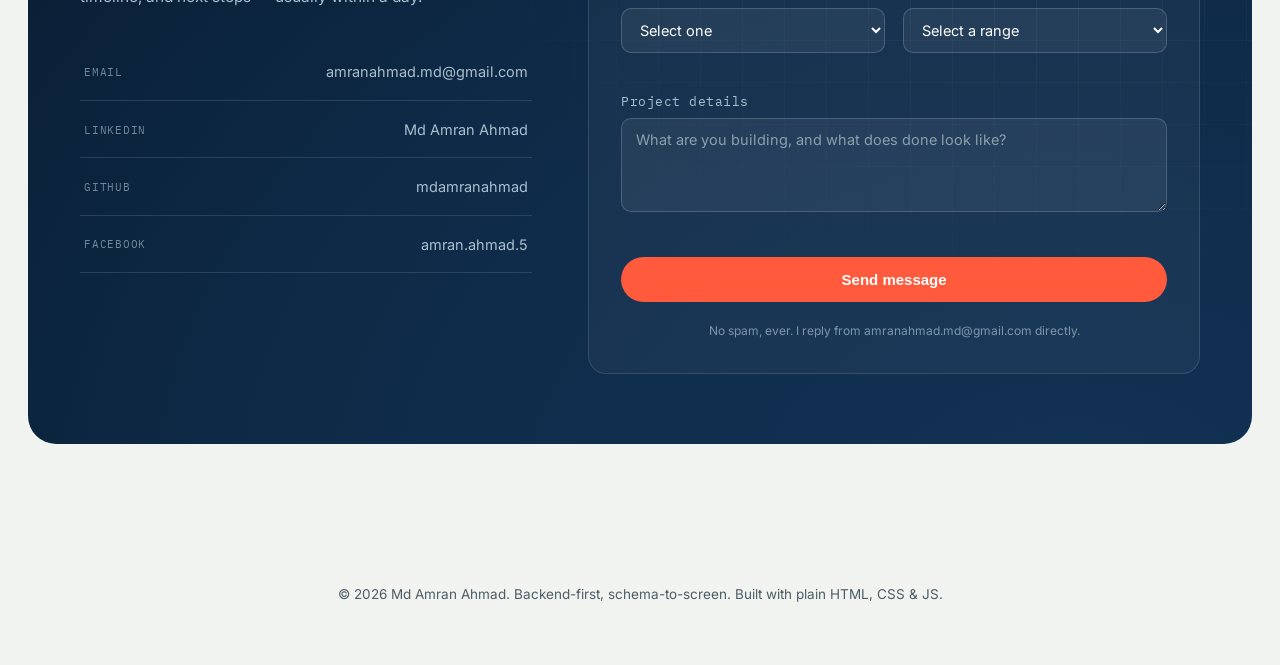
==== commit a4cf6a61: "update: showcase latest projects with updated readme.md" ====
--- a/index.html
+++ b/index.html
@@ -3,10 +3,10 @@
     <head>
         <meta charset="UTF-8" />
         <meta name="viewport" content="width=device-width, initial-scale=1.0" />
-        <title>Md Amran Ahmad — Full-Stack Web Developer</title>
+        <title>Md Amran Ahmad — Backend-Focused Full-Stack Software Engineer</title>
         <meta
             name="description"
-            content="Md Amran Ahmad — a full-stack web developer who models the data before designing the interface. React, TypeScript, Node, PostgreSQL, Prisma."
+            content="Md Amran Ahmad — backend-focused Full-Stack Software Engineer. Node.js, Express 5, Prisma, PostgreSQL, Redis, and the Next.js frontends that consume them."
         />
         <link rel="preconnect" href="https://fonts.googleapis.com" />
         <link rel="preconnect" href="https://fonts.gstatic.com" crossorigin />
@@ -23,8 +23,9 @@
                     ><span class="dot"></span>Amran Ahmad</a
                 >
                 <div class="nav-links">
-                    <a href="#work">Work</a>
+                    <a href="#work">Projects</a>
                     <a href="#about">About</a>
+                    <a href="#stack">Stack</a>
                     <a href="#contact">Contact</a>
                     <a href="#contact" class="nav-cta">Hire me</a>
                 </div>
@@ -38,8 +39,9 @@
                 </button>
             </div>
             <div class="nav-mobile" id="navMobile">
-                <a href="#work">Work</a>
+                <a href="#work">Projects</a>
                 <a href="#about">About</a>
+                <a href="#stack">Stack</a>
                 <a href="#contact">Contact</a>
                 <a
                     href="#contact"
@@ -66,21 +68,22 @@
                         <div>
                             <span class="hero-id-name">Md Amran Ahmad</span>
                             <span class="hero-id-role mono"
-                                >FULL-STACK WEB DEVELOPER</span
+                                >BACKEND-FOCUSED Full-Stack Software Engineer</span
                             >
                         </div>
                     </div>
                     <div class="eyebrow">
-                        <span class="dot"></span>Available for freelance
+                        <span class="dot"></span>Available for freelance &amp;
+                        contract
                     </div>
                     <h1>
-                        I build interfaces backed by systems that
-                        <span class="hl">actually hold up.</span>
+                        I build reliable APIs and the full-stack apps
+                        <span class="hl">around them.</span>
                     </h1>
                     <p class="hero-sub">
-                        I design the database and the API before I touch a
-                        component — so what you see on screen is never guessing
-                        what the backend can do.
+                        Well-modelled data, secure auth, payment integrations,
+                        and frontends that consume it all without guessing what
+                        the backend can do.
                     </p>
                     <div class="hero-cta-row">
                         <a href="#work" class="btn btn-primary">See the work</a>
@@ -98,7 +101,7 @@
                             >GitHub ↗</a
                         >
                         <a
-                            href="https://www.linkedin.com/in/md-amran-ahmad-6724a9a6/"
+                            href="https://www.linkedin.com/in/md-amran-ahmad/"
                             target="_blank"
                             rel="noopener"
                             title="LinkedIn"
@@ -232,7 +235,7 @@
                                 font-family="IBM Plex Mono, monospace"
                                 font-size="7"
                             >
-                                React UI
+                                Next.js UI
                             </text>
                         </g>
                     </svg>
@@ -242,12 +245,12 @@
 
         <div class="strip">
             <div class="wrap strip-row">
-                <span><b>React</b> · TypeScript</span>
-                <span><b>Node.js</b> · Express</span>
-                <span><b>PostgreSQL</b> · Prisma</span>
-                <span><b>JWT</b> · bcrypt auth</span>
-                <span>REST <b>API design</b></span>
-                <span>ERD &amp; <b>schema modeling</b></span>
+                <span><b>TypeScript</b> · Node.js</span>
+                <span><b>Express 5</b> · Prisma</span>
+                <span><b>PostgreSQL</b> · Redis</span>
+                <span><b>Next.js</b> · React</span>
+                <span><b>Stripe</b> · bKash</span>
+                <span><b>JWT</b> · RBAC</span>
             </div>
         </div>
 
@@ -257,41 +260,42 @@
                     <div>
                         <span class="section-tag">01 — About</span>
                         <h2 class="section-title">
-                            Frontend craft, backend discipline.
+                            Backend-first, all the way to the screen.
                         </h2>
                     </div>
                     <p class="section-note">
-                        Most portfolios show polish or plumbing. I try to show
-                        both, because clients end up with one developer either
-                        way.
+                        I like the parts of a system users never see but always
+                        feel — the data model, the API contract, and the error
+                        handling that keeps everything steady.
                     </p>
                 </div>
 
                 <div class="about-grid">
                     <div class="about-copy reveal">
                         <p>
-                            I came up through a full-stack curriculum that
-                            treated the database as the starting point, not an
-                            afterthought —
+                            I'm a software engineer with a backend-first
+                            mindset. I care about the parts of a system that
+                            users never see but always feel —
                             <strong
-                                >schema design, relational integrity, and query
-                                performance first</strong
-                            >, interface second. That order stuck with me.
+                                >the data model, the API contract, and the error
+                                handling</strong
+                            >
+                            that keeps everything steady when things go wrong.
                         </p>
                         <p>
-                            In practice, that means I don't hand you a pretty
-                            screen that falls over the first time the data gets
-                            messy. I model the entities and relationships,
-                            decide what the API contract looks like, and only
-                            then start shaping what the user actually sees and
-                            clicks.
+                            In practice that means I model the entities and
+                            relationships, decide what the API contract looks
+                            like, and only then start shaping what the user
+                            actually sees and clicks. I build the backend and
+                            the Next.js frontend that consumes it, so I can take
+                            a feature from schema to screen.
                         </p>
                         <p>
-                            I'm equally comfortable writing raw SQL against
-                            PostgreSQL or modeling a schema in Prisma — and on
-                            the frontend, building that data into a React
-                            interface that feels considered rather than
-                            assembled.
+                            I'm comfortable designing REST endpoints validated
+                            with Zod, enforcing role-based access control on the
+                            server, wiring real payment and notification flows,
+                            and wrapping multi-step operations in transactions
+                            so nothing is left half-finished.
                         </p>
 
                         <ul class="steps">
@@ -322,10 +326,9 @@
                                 <div class="step-body">
                                     <h4>Craft the interface</h4>
                                     <p>
-                                        A React frontend that consumes that
-                                        contract directly — responsive, animated
-                                        with restraint, and honest about loading
-                                        and error states.
+                                        A Next.js / React frontend that consumes
+                                        that contract directly — responsive and
+                                        honest about loading and error states.
                                     </p>
                                 </div>
                             </li>
@@ -343,35 +346,45 @@
                             </figcaption>
                         </figure>
 
-                        <div class="toolkit">
+                        <div class="toolkit" id="stack">
                             <div class="tool-group">
-                                <h4>Frontend</h4>
+                                <h4>Languages &amp; Frontend</h4>
                                 <div class="tag-row">
-                                    <span class="tag">React</span
-                                    ><span class="tag">TypeScript</span
-                                    ><span class="tag">JavaScript (ES6+)</span>
-                                    <span class="tag">Tailwind CSS</span
-                                    ><span class="tag">Responsive UI</span>
+                                    <span class="tag">TypeScript</span
+                                    ><span class="tag">JavaScript (ES6+)</span
+                                    ><span class="tag">SQL</span
+                                    ><span class="tag"
+                                        >Next.js (App Router)</span
+                                    ><span class="tag">React</span
+                                    ><span class="tag">Tailwind CSS</span
+                                    ><span class="tag">shadcn/ui</span>
                                 </div>
                             </div>
                             <div class="tool-group">
-                                <h4>Backend</h4>
+                                <h4>Backend &amp; Data</h4>
                                 <div class="tag-row">
                                     <span class="tag">Node.js</span
-                                    ><span class="tag">Express.js</span
-                                    ><span class="tag">PostgreSQL</span>
-                                    <span class="tag">Prisma ORM</span
-                                    ><span class="tag">Raw SQL</span
-                                    ><span class="tag">REST API design</span>
+                                    ><span class="tag">Express 5</span
+                                    ><span class="tag">REST API design</span
+                                    ><span class="tag">Prisma ORM</span
+                                    ><span class="tag">Zod</span
+                                    ><span class="tag">PostgreSQL</span
+                                    ><span class="tag">Redis</span
+                                    ><span class="tag">MySQL</span
+                                    ><span class="tag">MongoDB</span>
                                 </div>
                             </div>
                             <div class="tool-group">
-                                <h4>Auth &amp; Tooling</h4>
+                                <h4>Auth, Integrations &amp; Tools</h4>
                                 <div class="tag-row">
-                                    <span class="tag">JWT</span
+                                    <span class="tag">JWT + refresh</span
+                                    ><span class="tag">httpOnly cookies</span
                                     ><span class="tag">bcrypt</span
-                                    ><span class="tag">Postman</span>
-                                    <span class="tag">ERD / Draw.io</span
+                                    ><span class="tag">Stripe</span
+                                    ><span class="tag">bKash</span
+                                    ><span class="tag">Cloudinary</span
+                                    ><span class="tag">Nodemailer</span
+                                    ><span class="tag">Postman</span
                                     ><span class="tag">Git &amp; GitHub</span
                                     ><span class="tag">Vercel</span>
                                 </div>
@@ -386,24 +399,25 @@
             <div class="wrap">
                 <div class="section-head reveal">
                     <div>
-                        <span class="section-tag">02 — Selected Work</span>
+                        <span class="section-tag">02 — Projects</span>
                         <h2 class="section-title">
-                            Three systems, three data problems.
+                            Six builds. Schema first, interface second.
                         </h2>
                     </div>
                     <p class="section-note">
-                        Each one starts with the schema. Filter, search, or
-                        click a project to see the real approach and artifacts.
+                        Every project started with the data model. Filter,
+                        search, or open any card for the full case study —
+                        stack, challenges, and what's next.
                     </p>
                 </div>
 
                 <div class="stat-row reveal">
                     <div class="stat-chip">
-                        <span class="stat-num">03</span
-                        ><span>Systems shipped &amp; documented</span>
+                        <span class="stat-num">06</span
+                        ><span>Projects &amp; case studies</span>
                     </div>
                     <div class="stat-chip">
-                        <span class="stat-num">05+</span
+                        <span class="stat-num">10+</span
                         ><span>Core technologies in daily use</span>
                     </div>
                     <div class="stat-chip">
@@ -427,10 +441,17 @@
                         </button>
                         <button
                             class="filter-btn"
+                            data-filter="full-stack"
+                            aria-pressed="false"
+                        >
+                            Full-stack
+                        </button>
+                        <button
+                            class="filter-btn"
                             data-filter="backend"
                             aria-pressed="false"
                         >
-                            Backend
+                            Backend &amp; API
                         </button>
                         <button
                             class="filter-btn"
@@ -441,10 +462,10 @@
                         </button>
                         <button
                             class="filter-btn"
-                            data-filter="api"
+                            data-filter="frontend"
                             aria-pressed="false"
                         >
-                            API
+                            Front-end &amp; Tools
                         </button>
                     </div>
                     <div class="search-box">
@@ -471,336 +492,272 @@
                         <input
                             type="text"
                             id="workSearch"
-                            placeholder="Search by tech — e.g. Prisma, SQL, JWT"
+                            placeholder="Search by tech — e.g. Prisma, Stripe, Redis"
                             aria-label="Search projects"
                         />
                     </div>
                 </div>
 
                 <p class="results-count mono" id="resultsCount">
-                    Showing 3 of 3 projects
+                    Showing 6 of 6 projects
                 </p>
 
-                <div class="work-list" id="workList">
+                <div class="projects-grid" id="projectsGrid">
+                    <!-- 01 — Load Shedding -->
                     <article
-                        class="case reveal"
-                        data-case
-                        data-tags="backend api"
-                        data-search="devpulse issue tracker node.js typescript postgresql jwt rbac auth"
+                        class="project-card reveal"
+                        data-project
+                        data-tags="full-stack backend database frontend"
+                        data-search="load shedding power management outage express 5 prisma 7 postgresql redis zod bkash nodemailer cloudinary jwt rbac technician dispatch schedule prepaid token next.js"
                     >
-                        <button
-                            class="case-head"
-                            data-case-toggle
-                            aria-expanded="false"
-                        >
-                            <div class="case-head-left">
-                                <span class="case-index mono">01</span>
-                                <div>
-                                    <h3 class="case-title">
-                                        DevPulse — Issue &amp; Feature Tracker
-                                    </h3>
-                                    <p class="case-desc">
-                                        A role-gated internal tracker so
-                                        software teams can report bugs and
-                                        feature requests without permissions
-                                        turning into chaos.
-                                    </p>
-                                    <div class="case-tags">
-                                        <span class="tag">Node.js</span
-                                        ><span class="tag">TypeScript</span
-                                        ><span class="tag">PostgreSQL</span
-                                        ><span class="tag">JWT / RBAC</span>
-                                    </div>
-                                </div>
+                        <a
+                            class="project-media"
+                            href="projects/load-shedding.html"
+                            aria-label="View details for Load Shedding and Power Management System"
+                        >
+                            <img
+                                src="assets/projects/load-shedding.svg"
+                                alt="Load Shedding and Power Management System dashboard preview"
+                                loading="lazy"
+                            />
+                            <span class="project-media-badge">Full-stack</span>
+                        </a>
+                        <div class="project-body">
+                            <h3 class="project-title">
+                                Load Shedding &amp; Power Management
+                            </h3>
+                            <p class="project-desc">
+                                An electricity distribution hierarchy with
+                                planned load-shedding schedules,
+                                customer-reported outages with technician
+                                dispatch, and bKash prepaid token recharge —
+                                four roles, all transaction-safe.
+                            </p>
+                            <div class="project-tags">
+                                <span class="tag">Express 5</span
+                                ><span class="tag">Prisma 7</span
+                                ><span class="tag">PostgreSQL</span
+                                ><span class="tag">Redis</span>
                             </div>
-                            <span class="case-toggle"
-                                ><svg
-                                    width="14"
-                                    height="14"
-                                    viewBox="0 0 14 14"
-                                >
-                                    <path
-                                        d="M7 0V14M0 7H14"
-                                        stroke="#0F1720"
-                                        stroke-width="1.6"
-                                    /></svg
-                            ></span>
-                        </button>
-                        <div class="case-body">
-                            <div class="case-body-inner">
-                                <div class="case-col">
-                                    <h5>Problem</h5>
-                                    <p>
-                                        Contributors needed to file and own
-                                        their own issues; maintainers needed to
-                                        control the workflow — without one role
-                                        tripping over the other's permissions.
-                                    </p>
-                                    <h5>Approach</h5>
-                                    <p>
-                                        Two roles — Contributor and Maintainer —
-                                        built directly into a JWT + bcrypt auth
-                                        layer. The API runs on raw
-                                        <code>pool.query()</code> calls against
-                                        PostgreSQL rather than an ORM, so every
-                                        query is explicit and easy to audit.
-                                    </p>
-                                </div>
-                                <div class="case-col">
-                                    <h5>Result</h5>
-                                    <p>
-                                        A deployed tracker with a clean,
-                                        role-checked REST API covering the full
-                                        issue lifecycle:
-                                    </p>
-                                    <table class="data-table">
-                                        <tr>
-                                            <th>Method</th>
-                                            <th>Endpoint</th>
-                                            <th>Auth</th>
-                                        </tr>
-                                        <tr>
-                                            <td>POST</td>
-                                            <td>/api/auth/signup</td>
-                                            <td>No</td>
-                                        </tr>
-                                        <tr>
-                                            <td>POST</td>
-                                            <td>/api/auth/login</td>
-                                            <td>No</td>
-                                        </tr>
-                                        <tr>
-                                            <td>GET</td>
-                                            <td>/api/issues</td>
-                                            <td>JWT</td>
-                                        </tr>
-                                        <tr>
-                                            <td>PATCH</td>
-                                            <td>/api/issues/:id</td>
-                                            <td>JWT</td>
-                                        </tr>
-                                        <tr>
-                                            <td>DELETE</td>
-                                            <td>/api/issues/:id</td>
-                                            <td>JWT (Maintainer)</td>
-                                        </tr>
-                                    </table>
-                                    <div class="case-links">
-                                        <a
-                                            href="https://b7a2-devpulse.vercel.app/"
-                                            target="_blank"
-                                            rel="noopener"
-                                            >Live deployment ↗</a
-                                        >
-                                        <a
-                                            href="https://github.com/mdamranahmad/PH-L2B7-M10-A2-DevPulse"
-                                            target="_blank"
-                                            rel="noopener"
-                                            >View repo ↗</a
-                                        >
-                                    </div>
-                                </div>
-                            </div>
+                            <a
+                                class="btn btn-dark project-more"
+                                href="projects/load-shedding.html"
+                                >View More / Details</a
+                            >
                         </div>
                     </article>
 
+                    <!-- 02 — RentNest -->
                     <article
-                        class="case reveal"
-                        data-case
-                        data-tags="database"
-                        data-search="football ticket booking system postgresql sql erd design schema"
+                        class="project-card reveal"
+                        data-project
+                        data-tags="full-stack backend frontend database"
+                        data-search="rentnest rental marketplace property landlord tenant stripe checkout webhook subscription express 5 prisma 7 postgresql next.js 16 tailwind shadcn ui jwt httpOnly cookie middleware reviews"
                     >
-                        <button
-                            class="case-head"
-                            data-case-toggle
-                            aria-expanded="false"
-                        >
-                            <div class="case-head-left">
-                                <span class="case-index mono">02</span>
-                                <div>
-                                    <h3 class="case-title">
-                                        Football Ticket Booking System
-                                    </h3>
-                                    <p class="case-desc">
-                                        A relational schema and query layer for
-                                        tournament-scale ticketing — designed so
-                                        a seat can never be double-booked.
-                                    </p>
-                                    <div class="case-tags">
-                                        <span class="tag">PostgreSQL</span
-                                        ><span class="tag">SQL</span
-                                        ><span class="tag">ERD Design</span>
-                                    </div>
-                                </div>
+                        <a
+                            class="project-media"
+                            href="projects/rentnest.html"
+                            aria-label="View details for RentNest"
+                        >
+                            <img
+                                src="assets/projects/rentnest.svg"
+                                alt="RentNest rental marketplace preview"
+                                loading="lazy"
+                            />
+                            <span class="project-media-badge">Full-stack</span>
+                        </a>
+                        <div class="project-body">
+                            <h3 class="project-title">RentNest</h3>
+                            <p class="project-desc">
+                                A rental marketplace with a Stripe-powered
+                                request lifecycle and Next.js dashboards for
+                                tenants, landlords, and admins — role-based
+                                access enforced at the middleware layer.
+                            </p>
+                            <div class="project-tags">
+                                <span class="tag">Next.js 16</span
+                                ><span class="tag">Prisma 7</span
+                                ><span class="tag">Stripe</span
+                                ><span class="tag">PostgreSQL</span>
                             </div>
-                            <span class="case-toggle"
-                                ><svg
-                                    width="14"
-                                    height="14"
-                                    viewBox="0 0 14 14"
-                                >
-                                    <path
-                                        d="M7 0V14M0 7H14"
-                                        stroke="#0F1720"
-                                        stroke-width="1.6"
-                                    /></svg
-                            ></span>
-                        </button>
-                        <div class="case-body">
-                            <div class="case-body-inner">
-                                <div class="case-col">
-                                    <h5>Problem</h5>
-                                    <p>
-                                        A ticketing platform needs a schema that
-                                        enforces real-world constraints — one
-                                        fan, many bookings; one match, thousands
-                                        of bookings — and a query layer that can
-                                        answer real business questions fast.
-                                    </p>
-                                    <h5>Approach</h5>
-                                    <p>
-                                        Three tables — Users, Matches, Bookings
-                                        — with explicit primary/foreign keys,
-                                        mapped as a full ERD before any SQL was
-                                        written. Bookings acts as the
-                                        transactional junction table linking
-                                        fans to fixtures at seat-level
-                                        granularity.
-                                    </p>
-                                </div>
-                                <div class="case-col">
-                                    <h5>Result</h5>
-                                    <p>
-                                        A tested suite of SQL against sample
-                                        fixture data — joins, subqueries, NULL
-                                        handling, aggregation, and pagination:
-                                    </p>
-                                    <table class="data-table">
-                                        <tr>
-                                            <th>Field</th>
-                                            <th>Table</th>
-                                            <th>Purpose</th>
-                                        </tr>
-                                        <tr>
-                                            <td>fixture</td>
-                                            <td>Matches</td>
-                                            <td>Competing teams</td>
-                                        </tr>
-                                        <tr>
-                                            <td>match_status</td>
-                                            <td>Matches</td>
-                                            <td>
-                                                Available / Sold Out / Postponed
-                                            </td>
-                                        </tr>
-                                        <tr>
-                                            <td>seat_number</td>
-                                            <td>Bookings</td>
-                                            <td>Stadium seat allocation</td>
-                                        </tr>
-                                        <tr>
-                                            <td>payment_status</td>
-                                            <td>Bookings</td>
-                                            <td>
-                                                Pending / Confirmed / Refunded
-                                            </td>
-                                        </tr>
-                                    </table>
-                                    <div class="case-links">
-                                        <a
-                                            href="https://github.com/mdamranahmad/PH-L2B7A3-Module17-Footbal-Ticket-Booking-System"
-                                            target="_blank"
-                                            rel="noopener"
-                                            >View repo ↗</a
-                                        >
-                                    </div>
-                                </div>
-                            </div>
+                            <a
+                                class="btn btn-dark project-more"
+                                href="projects/rentnest.html"
+                                >View More / Details</a
+                            >
                         </div>
                     </article>
 
+                    <!-- 03 — Prisma Press -->
                     <article
-                        class="case reveal"
-                        data-case
-                        data-tags="backend database api"
-                        data-search="prisma press publishing backend typescript api contracts postman requirement analysis"
+                        class="project-card reveal"
+                        data-project
+                        data-tags="full-stack backend database frontend"
+                        data-search="prisma press publishing blog content platform requirement analysis schema postman api contract next.js typescript postgresql auth"
                     >
-                        <button
-                            class="case-head"
-                            data-case-toggle
-                            aria-expanded="false"
-                        >
-                            <div class="case-head-left">
-                                <span class="case-index mono">03</span>
-                                <div>
-                                    <h3 class="case-title">
-                                        Prisma Press — Publishing Backend
-                                    </h3>
-                                    <p class="case-desc">
-                                        A publishing platform backend planned
-                                        like a product: requirements first, then
-                                        a type-safe schema and a testable API
-                                        contract.
-                                    </p>
-                                    <div class="case-tags">
-                                        <span class="tag">Prisma</span
-                                        ><span class="tag">TypeScript</span
-                                        ><span class="tag">API Contracts</span>
-                                    </div>
-                                </div>
+                        <a
+                            class="project-media"
+                            href="projects/prisma-press.html"
+                            aria-label="View details for Prisma Press"
+                        >
+                            <img
+                                src="assets/projects/prisma-press.svg"
+                                alt="Prisma Press publishing platform preview"
+                                loading="lazy"
+                            />
+                            <span class="project-media-badge">Full-stack</span>
+                        </a>
+                        <div class="project-body">
+                            <h3 class="project-title">Prisma Press</h3>
+                            <p class="project-desc">
+                                A publishing platform built backend-first:
+                                requirement analysis, a type-safe Prisma schema,
+                                and a documented API contract the Next.js
+                                frontend could rely on.
+                            </p>
+                            <div class="project-tags">
+                                <span class="tag">Next.js</span
+                                ><span class="tag">TypeScript</span
+                                ><span class="tag">Prisma</span
+                                ><span class="tag">Postman</span>
                             </div>
-                            <span class="case-toggle"
-                                ><svg
-                                    width="14"
-                                    height="14"
-                                    viewBox="0 0 14 14"
-                                >
-                                    <path
-                                        d="M7 0V14M0 7H14"
-                                        stroke="#0F1720"
-                                        stroke-width="1.6"
-                                    /></svg
-                            ></span>
-                        </button>
-                        <div class="case-body">
-                            <div class="case-body-inner">
-                                <div class="case-col">
-                                    <h5>Problem</h5>
-                                    <p>
-                                        A content platform's backend needed its
-                                        models, roles, and endpoints agreed on
-                                        before implementation — not discovered
-                                        mid-build.
-                                    </p>
-                                    <h5>Approach</h5>
-                                    <p>
-                                        Started with a written backend
-                                        requirement analysis, then modeled the
-                                        schema in Prisma for end-to-end type
-                                        safety, and documented every endpoint as
-                                        a Postman collection so the API is a
-                                        contract, not a guess.
-                                    </p>
-                                </div>
-                                <div class="case-col">
-                                    <h5>Result</h5>
-                                    <p>
-                                        A backend where the requirements doc,
-                                        the Prisma schema, and the API tests all
-                                        trace back to the same source of truth —
-                                        the kind of discipline that keeps a
-                                        project maintainable after handoff.
-                                    </p>
-                                    <div class="case-links">
-                                        <a
-                                            href="https://github.com/mdamranahmad/PHL2B7M20-Prisma-Press"
-                                            target="_blank"
-                                            rel="noopener"
-                                            >View repo ↗</a
-                                        >
-                                    </div>
-                                </div>
+                            <a
+                                class="btn btn-dark project-more"
+                                href="projects/prisma-press.html"
+                                >View More / Details</a
+                            >
+                        </div>
+                    </article>
+
+                    <!-- 04 — PayScale 2026 -->
+                    <article
+                        class="project-card reveal"
+                        data-project
+                        data-tags="frontend tools"
+                        data-search="payscale 2026 salary calculator pay fixation national pay scale bangladesh arrears gross salary html css vanilla javascript localstorage responsive dark mode single file"
+                    >
+                        <a
+                            class="project-media"
+                            href="projects/salary-calculator.html"
+                            aria-label="View details for the PayScale 2026 Salary Calculator"
+                        >
+                            <img
+                                src="assets/projects/salary-calculator.svg"
+                                alt="PayScale 2026 salary calculator preview"
+                                loading="lazy"
+                            />
+                            <span class="project-media-badge"
+                                >Front-end tool</span
+                            >
+                        </a>
+                        <div class="project-body">
+                            <h3 class="project-title">
+                                PayScale 2026 Salary Calculator
+                            </h3>
+                            <p class="project-desc">
+                                A single-file, client-side calculator for pay
+                                fixation, phased implementation, arrears, and
+                                gross salary under Bangladesh's National Pay
+                                Scale 2026 — no backend, no build step.
+                            </p>
+                            <div class="project-tags">
+                                <span class="tag">HTML</span
+                                ><span class="tag">CSS</span
+                                ><span class="tag">Vanilla JS</span
+                                ><span class="tag">localStorage</span>
                             </div>
+                            <a
+                                class="btn btn-dark project-more"
+                                href="projects/salary-calculator.html"
+                                >View More / Details</a
+                            >
+                        </div>
+                    </article>
+
+                    <!-- 05 — Football Ticket Booking -->
+                    <article
+                        class="project-card reveal"
+                        data-project
+                        data-tags="database backend"
+                        data-search="football ticket booking system postgresql sql erd design schema users matches bookings seat number payment status analytical queries joins subqueries aggregation pagination"
+                    >
+                        <a
+                            class="project-media"
+                            href="projects/football-ticket-booking.html"
+                            aria-label="View details for the Football Ticket Booking System"
+                        >
+                            <img
+                                src="assets/projects/football-ticket-booking.svg"
+                                alt="Football ticket booking database preview"
+                                loading="lazy"
+                            />
+                            <span class="project-media-badge">Database</span>
+                        </a>
+                        <div class="project-body">
+                            <h3 class="project-title">
+                                Football Ticket Booking System
+                            </h3>
+                            <p class="project-desc">
+                                ERD-first relational design and analytical SQL
+                                for tournament-scale ticketing — Users, Matches,
+                                and Bookings, modelled so a seat can never be
+                                double-booked.
+                            </p>
+                            <div class="project-tags">
+                                <span class="tag">PostgreSQL</span
+                                ><span class="tag">SQL</span
+                                ><span class="tag">ERD Design</span>
+                            </div>
+                            <a
+                                class="btn btn-dark project-more"
+                                href="projects/football-ticket-booking.html"
+                                >View More / Details</a
+                            >
+                        </div>
+                    </article>
+
+                    <!-- 06 — DevPulse -->
+                    <article
+                        class="project-card reveal"
+                        data-project
+                        data-tags="backend"
+                        data-search="devpulse issue tracker feature request bug node.js typescript express postgresql raw sql pg pool bcrypt jsonwebtoken jwt rbac contributor maintainer rest api"
+                    >
+                        <a
+                            class="project-media"
+                            href="projects/devpulse.html"
+                            aria-label="View details for DevPulse"
+                        >
+                            <img
+                                src="assets/projects/devpulse.svg"
+                                alt="DevPulse issue tracker preview"
+                                loading="lazy"
+                            />
+                            <span class="project-media-badge"
+                                >Backend &amp; API</span
+                            >
+                        </a>
+                        <div class="project-body">
+                            <h3 class="project-title">
+                                DevPulse — Issue &amp; Feature Tracker
+                            </h3>
+                            <p class="project-desc">
+                                A role-gated internal tracker where contributors
+                                and maintainers file bugs and feature requests
+                                over an explicit, audit-friendly REST API built
+                                on raw SQL.
+                            </p>
+                            <div class="project-tags">
+                                <span class="tag">Node.js</span
+                                ><span class="tag">TypeScript</span
+                                ><span class="tag">PostgreSQL</span
+                                ><span class="tag">JWT / RBAC</span>
+                            </div>
+                            <a
+                                class="btn btn-dark project-more"
+                                href="projects/devpulse.html"
+                                >View More / Details</a
+                            >
                         </div>
                     </article>
                 </div>
@@ -847,7 +804,7 @@
                                 </a>
                                 <a
                                     class="contact-option"
-                                    href="https://www.linkedin.com/in/md-amran-ahmad-6724a9a6/"
+                                    href="https://www.linkedin.com/in/md-amran-ahmad/"
                                     target="_blank"
                                     rel="noopener"
                                 >
@@ -1034,8 +991,8 @@
 
         <footer>
             <p>
-                © <span id="year"></span> Md Amran Ahmad. Built with
-                React-minded discipline, shipped as plain HTML.
+                © <span id="year"></span> Md Amran Ahmad. Backend-first,
+                schema-to-screen. Built with plain HTML, CSS &amp; JS.
             </p>
         </footer>
 
--- a/css/style.css
+++ b/css/style.css
@@ -337,58 +337,35 @@
 .results-count{font-size:12px;color:var(--text-soft);letter-spacing:.04em;margin:0 0 22px;}
 .no-results{text-align:center;padding:40px 0;color:var(--text-soft);font-size:13.5px;}
 
-/* ---------- WORK LIST ---------- */
-.work-list{display:flex;flex-direction:column;gap:22px;}
-.case{
+/* ---------- PROJECTS GRID ---------- */
+.projects-grid{
+  display:grid;
+  grid-template-columns:repeat(auto-fill,minmax(320px,1fr));
+  gap:24px;
+}
+.project-card{
   background:var(--card);border:1px solid var(--line-soft);
   border-radius:var(--radius);overflow:hidden;
-  transition:opacity .25s var(--ease), transform .25s var(--ease);
-}
-.case.hidden-case{display:none;}
-.case-head{
-  display:flex;align-items:flex-start;justify-content:space-between;gap:20px;
-  padding:28px 30px;cursor:pointer;background:transparent;border:none;width:100%;text-align:left;
-  font-family:inherit;color:inherit;
-}
-.case-head-left{display:flex;gap:20px;align-items:flex-start;}
-.case-index{
-  font-family:'IBM Plex Mono',monospace;color:var(--line-dark);
-  font-size:13px;padding-top:5px;
-}
-.case-title{font-size:21px;font-weight:700;margin-bottom:8px;}
-.case-desc{color:var(--text-soft);font-size:14.5px;max-width:52ch;}
-.case-tags{display:flex;gap:7px;flex-wrap:wrap;margin-top:14px;}
-.case-tags .tag{background:var(--paper);}
-.case-toggle{
-  flex-shrink:0;width:34px;height:34px;border-radius:50%;
-  border:1px solid var(--line);display:flex;align-items:center;justify-content:center;
-  transition:transform .35s var(--ease), background .2s var(--ease), border-color .2s var(--ease);
-}
-.case.open .case-toggle{transform:rotate(45deg);background:var(--ink);border-color:var(--ink);}
-.case.open .case-toggle svg path{stroke:#fff;}
-.case-body{
-  max-height:0;overflow:hidden;
-  transition:max-height .5s var(--ease);
-}
-.case-body-inner{padding:0 30px 32px;display:grid;grid-template-columns:1fr 1fr;gap:32px;}
-.case-col h5{
-  font-family:'IBM Plex Mono',monospace;font-size:12px;letter-spacing:.07em;
-  text-transform:uppercase;color:var(--teal);margin-bottom:10px;font-weight:600;
-}
-.case-col p{font-size:14.5px;color:var(--text-soft);margin-bottom:14px;}
-.data-table{width:100%;border-collapse:collapse;font-family:'IBM Plex Mono',monospace;font-size:12.5px;}
-.data-table th,.data-table td{
-  text-align:left;padding:8px 10px;border-bottom:1px solid var(--line-soft);
-  color:var(--text-soft);
-}
-.data-table th{color:var(--text);font-weight:600;background:var(--paper-2);}
-.case-links{display:flex;gap:10px;margin-top:18px;flex-wrap:wrap;}
-.case-links a{
-  font-size:13.5px;font-weight:600;padding:9px 16px;border-radius:100px;
-  border:1px solid var(--line);display:inline-flex;align-items:center;gap:6px;
-  transition:background .2s var(--ease), color .2s var(--ease), border-color .2s var(--ease);
-}
-.case-links a:hover{background:var(--ink);color:#fff;border-color:var(--ink);}
+  display:flex;flex-direction:column;
+  transition:transform .25s var(--ease), box-shadow .25s var(--ease), border-color .25s var(--ease);
+}
+.project-card:hover{transform:translateY(-4px);box-shadow:0 20px 44px -24px rgba(14,42,71,.5);border-color:var(--line);}
+.project-card.hidden-case{display:none;}
+.project-media{position:relative;display:block;aspect-ratio:16/10;overflow:hidden;background:var(--ink);}
+.project-media img{width:100%;height:100%;object-fit:cover;transition:transform .5s var(--ease);}
+.project-card:hover .project-media img{transform:scale(1.04);}
+.project-media-badge{
+  position:absolute;top:12px;left:12px;
+  font-family:'IBM Plex Mono',monospace;font-size:11px;letter-spacing:.05em;text-transform:uppercase;
+  background:rgba(14,42,71,.82);color:#fff;padding:5px 11px;border-radius:100px;
+  border:1px solid rgba(255,255,255,.18);backdrop-filter:blur(4px);
+}
+.project-body{padding:22px 22px 24px;display:flex;flex-direction:column;gap:13px;flex:1;}
+.project-title{font-size:19px;font-weight:700;line-height:1.25;}
+.project-desc{font-size:14.5px;color:var(--text-soft);}
+.project-tags{display:flex;flex-wrap:wrap;gap:7px;}
+.project-tags .tag{background:var(--paper);}
+.project-more{margin-top:auto;align-self:flex-start;justify-content:center;padding:12px 20px;font-size:14px;}
 
 .work-cta{
   margin-top:44px;padding:30px 34px;border-radius:var(--radius);
@@ -399,10 +376,142 @@
 
 @media(max-width:820px){
   .about-grid{grid-template-columns:1fr;gap:40px;}
-  .case-body-inner{grid-template-columns:1fr;}
-  .case-head{flex-direction:column;}
-  .case-toggle{align-self:flex-end;margin-top:-40px;}
   .search-box{min-width:0;flex:1;}
+}
+
+/* ---------- PROJECT DETAIL PAGE ---------- */
+.project-hero{
+  position:relative;
+  background:radial-gradient(120% 140% at 15% -10%, var(--ink-2) 0%, var(--ink) 55%, #081b2f 100%);
+  color:var(--text-invert);
+  padding:140px 0 78px;
+  overflow:hidden;
+}
+.project-hero::before{
+  content:"";position:absolute;inset:0;
+  background-image:
+    linear-gradient(rgba(255,255,255,0.05) 1px, transparent 1px),
+    linear-gradient(90deg, rgba(255,255,255,0.05) 1px, transparent 1px);
+  background-size:42px 42px;
+  mask-image:radial-gradient(75% 65% at 25% 30%, black 15%, transparent 78%);
+  pointer-events:none;
+}
+.project-hero .wrap{position:relative;z-index:2;}
+.back-link{
+  display:inline-flex;align-items:center;gap:6px;
+  font-size:12.5px;letter-spacing:.04em;color:var(--text-invert-soft);
+  margin-bottom:26px;transition:color .2s var(--ease);
+}
+.back-link:hover{color:#fff;}
+.project-hero-grid{display:grid;grid-template-columns:1.05fr .95fr;gap:48px;align-items:center;}
+.project-hero .section-tag{color:#7FE6DC;}
+.project-hero h1{font-size:clamp(30px,4vw,46px);font-weight:700;color:#fff;line-height:1.1;margin-top:12px;max-width:20ch;}
+.project-hero-sub{margin-top:18px;font-size:16.5px;line-height:1.65;color:var(--text-invert-soft);max-width:52ch;}
+.project-hero .tag-row{margin-top:22px;}
+.project-hero .tag{background:rgba(255,255,255,.08);border-color:rgba(255,255,255,.16);color:var(--text-invert);}
+.project-actions{display:flex;gap:12px;flex-wrap:wrap;margin-top:30px;}
+.project-hero-media{
+  margin:0;border-radius:var(--radius);overflow:hidden;
+  border:1px solid rgba(255,255,255,.15);
+  box-shadow:0 30px 60px -30px rgba(0,0,0,.75);
+}
+.project-hero-media img{width:100%;display:block;}
+
+.project-detail{padding-top:80px;}
+.project-detail-wrap{display:grid;grid-template-columns:1.6fr 1fr;gap:52px;align-items:start;}
+.project-block{margin-bottom:38px;}
+.project-block:last-child{margin-bottom:0;}
+.project-block h2{
+  font-size:22px;font-weight:700;margin-bottom:16px;padding-bottom:12px;
+  border-bottom:1px solid var(--line-soft);
+}
+.project-block p{color:var(--text-soft);font-size:15.5px;margin-bottom:14px;}
+.project-block p strong{color:var(--text);}
+.project-block code{
+  font-family:'IBM Plex Mono',monospace;font-size:.86em;
+  background:var(--paper-2);border:1px solid var(--line-soft);
+  padding:1px 6px;border-radius:5px;color:var(--text);
+}
+
+.stack-grid{display:grid;grid-template-columns:repeat(auto-fill,minmax(190px,1fr));gap:12px;margin:0;}
+.stack-item{background:var(--card);border:1px solid var(--line-soft);border-radius:10px;padding:14px 16px;}
+.stack-item dt{
+  font-family:'IBM Plex Mono',monospace;font-size:10.5px;letter-spacing:.06em;
+  text-transform:uppercase;color:var(--teal);font-weight:600;
+}
+.stack-item dd{margin:6px 0 0;font-size:14px;color:var(--text);font-weight:500;}
+
+.feature-list,.improve-list{list-style:none;padding:0;margin:0;display:flex;flex-direction:column;gap:12px;}
+.feature-list li{position:relative;padding-left:26px;color:var(--text-soft);font-size:15px;}
+.feature-list li::before{
+  content:"";position:absolute;left:4px;top:9px;width:7px;height:7px;border-radius:50%;
+  background:var(--teal);
+}
+.improve-list{counter-reset:imp;}
+.improve-list li{position:relative;padding-left:34px;color:var(--text-soft);font-size:15px;counter-increment:imp;}
+.improve-list li::before{
+  content:counter(imp,decimal-leading-zero);
+  position:absolute;left:0;top:1px;
+  font-family:'IBM Plex Mono',monospace;font-size:12px;font-weight:600;color:var(--accent);
+}
+
+.challenge-list{list-style:none;padding:0;margin:0;display:flex;flex-direction:column;gap:14px;}
+.challenge-list li{
+  background:var(--card);border:1px solid var(--line-soft);
+  border-left:3px solid var(--accent);
+  border-radius:10px;padding:16px 18px;
+}
+.challenge-list h4{font-size:15.5px;margin-bottom:6px;}
+.challenge-list p{font-size:14.5px;color:var(--text-soft);margin:0;}
+
+.project-aside{position:sticky;top:96px;display:flex;flex-direction:column;gap:18px;}
+.aside-card{background:var(--card);border:1px solid var(--line-soft);border-radius:var(--radius);padding:22px 22px 20px;}
+.aside-card h3{
+  font-family:'IBM Plex Mono',monospace;font-size:11.5px;letter-spacing:.07em;
+  text-transform:uppercase;color:var(--text-soft);font-weight:600;margin-bottom:14px;
+}
+.aside-card a{
+  display:flex;justify-content:space-between;align-items:center;gap:10px;
+  padding:11px 2px;border-bottom:1px solid var(--line-soft);
+  font-size:14px;color:var(--text);transition:color .2s var(--ease),padding-left .2s var(--ease);
+}
+.aside-card a:last-child{border-bottom:none;}
+.aside-card a:hover{color:var(--accent);padding-left:7px;}
+.aside-card a span{color:var(--text-soft);}
+.aside-note{font-size:12.5px;line-height:1.5;color:var(--text-soft);margin-top:12px;}
+.aside-dl{margin:0;display:flex;flex-direction:column;gap:12px;}
+.aside-dl div{display:flex;flex-direction:column;gap:2px;}
+.aside-dl dt{font-family:'IBM Plex Mono',monospace;font-size:10.5px;letter-spacing:.06em;text-transform:uppercase;color:var(--text-soft);}
+.aside-dl dd{margin:0;font-size:14.5px;color:var(--text);font-weight:500;}
+
+.project-pager{
+  display:flex;justify-content:space-between;align-items:center;gap:14px;flex-wrap:wrap;
+  margin-top:26px;padding-top:30px;border-top:1px solid var(--line);
+}
+.project-pager a{font-size:14px;font-weight:600;color:var(--text);transition:color .2s var(--ease);}
+.project-pager a:hover{color:var(--accent);}
+.project-pager a.is-disabled{color:var(--line);pointer-events:none;cursor:default;}
+.project-pager a:nth-child(2){margin:0 auto;}
+
+/* ---------- DETAIL-PAGE CTA BAND ---------- */
+.cta-band{padding:0 0 90px;}
+.cta-band-inner{
+  background:var(--ink);color:#fff;border-radius:var(--radius);
+  padding:34px 38px;display:flex;align-items:center;justify-content:space-between;
+  gap:24px;flex-wrap:wrap;
+}
+.cta-band-inner h2{font-size:clamp(20px,2.6vw,26px);color:#fff;max-width:34ch;}
+.cta-band-inner p{color:var(--text-invert-soft);font-size:14.5px;margin-top:8px;max-width:48ch;}
+
+@media(max-width:900px){
+  .project-hero{padding:120px 0 60px;}
+  .project-hero-grid{grid-template-columns:1fr;gap:34px;}
+  .project-detail-wrap{grid-template-columns:1fr;gap:34px;}
+  .project-aside{position:static;}
+  .project-pager a:nth-child(2){display:none;}
+}
+@media(max-width:560px){
+  .cta-band-inner{padding:26px 24px;}
 }
 
 /* ---------- CONTACT ---------- */
